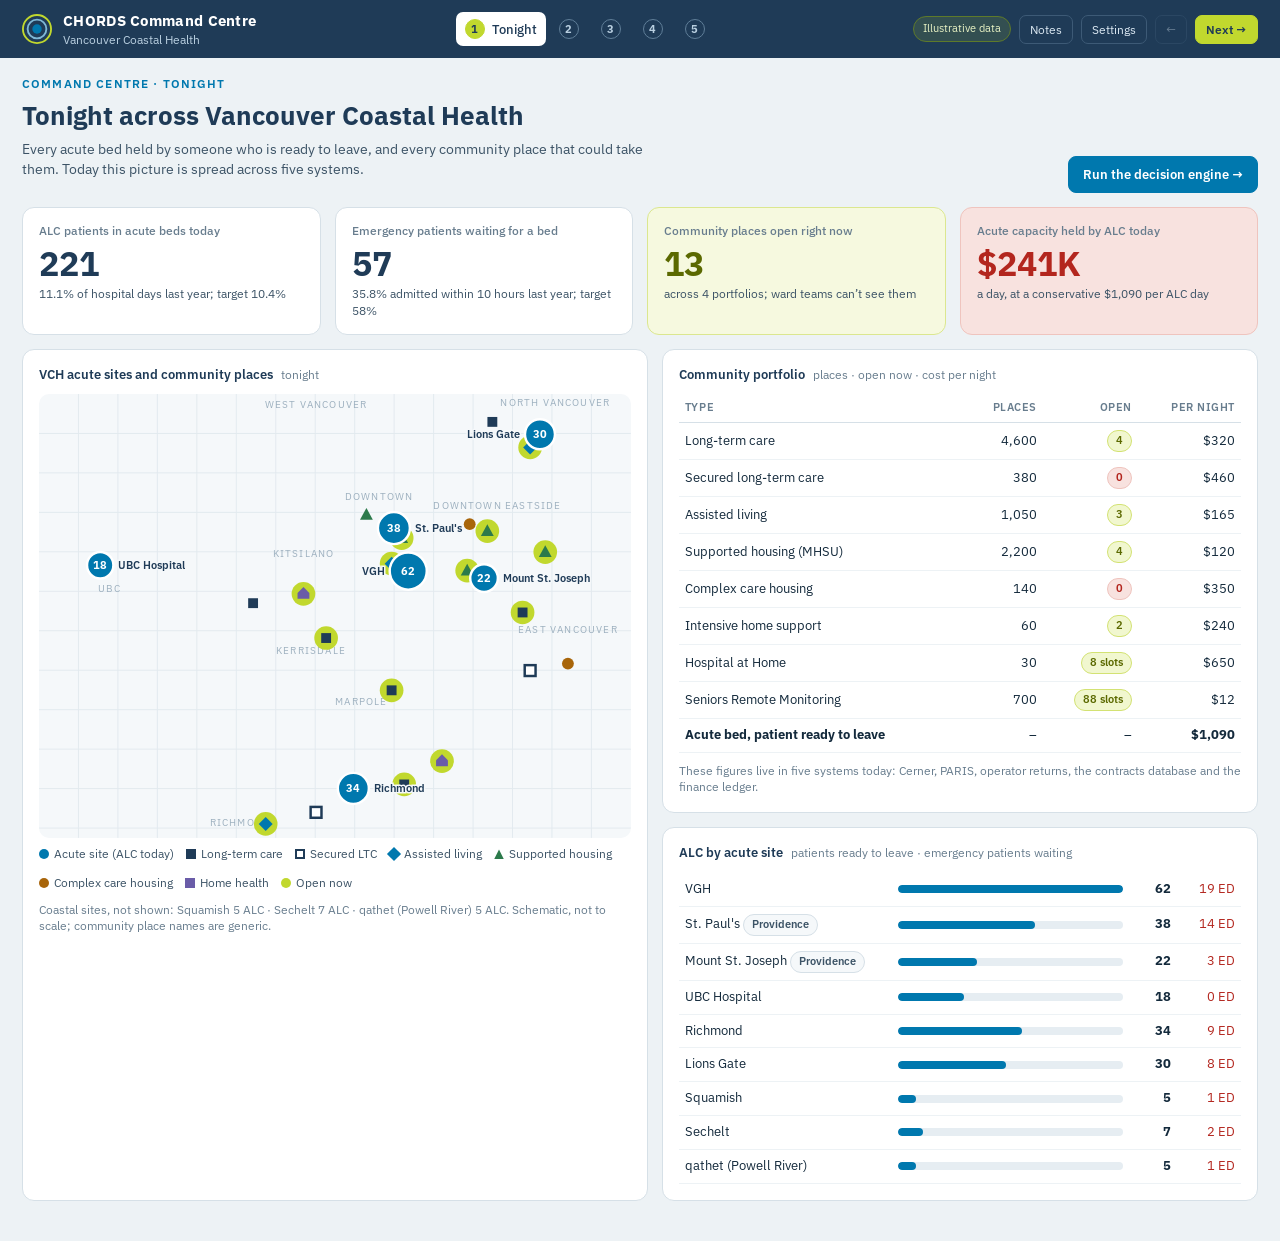
==== index.html @ ac71a58d "Add files via upload" ====
<!DOCTYPE html>
<html lang="en">
<head>
<meta charset="utf-8">
<meta name="viewport" content="width=device-width, initial-scale=1">
<title>CHORDS Command Centre</title>
<link rel="preconnect" href="https://fonts.googleapis.com">
<link rel="preconnect" href="https://fonts.gstatic.com" crossorigin>
<link href="https://fonts.googleapis.com/css2?family=IBM+Plex+Mono:wght@400;500&family=IBM+Plex+Sans:wght@400;500;600;700&family=IBM+Plex+Serif:wght@400;600&display=swap" rel="stylesheet">
<style>
/* Layout idea: an operations console in VCH colours. Light working surface, one dark "engine" panel, schematic map as the anchor. */
:root {
  --bg: #edf2f5;
  --panel: #ffffff;
  --panel2: #f5f8fa;
  --ink: #142a3c;
  --ink2: #3c5366;
  --muted: #687d8e;
  --line: #d6e0e7;
  --ocean: #0078ae;
  --oceansoft: #e2f0f7;
  --navy: #1f3b57;
  --lime: #c1d82e;
  --limeink: #5b6900;
  --good: #2c7a4b; --goodsoft: #e2f1e7;
  --warn: #a8650a; --warnsoft: #fbefd9;
  --crit: #b3261e; --critsoft: #f8e2df;
  --eng: #0d2032; --eng2: #132b42; --engline: #22405c; --engink: #d5e5f1; --engmuted: #8eaac0;
  --t-ltc: #1f3b57; --t-al: #0078ae; --t-sh: #2c7a4b; --t-cch: #a8650a; --t-hhs: #6a5ca8;
  --sans: 'IBM Plex Sans', system-ui, -apple-system, 'Segoe UI', sans-serif;
  --mono: 'IBM Plex Mono', ui-monospace, Menlo, Consolas, monospace;
  --serif: 'IBM Plex Serif', Georgia, serif;
  color-scheme: light;
}
* { box-sizing: border-box; }
html, body { height: 100%; }
body { margin: 0; background: var(--bg); color: var(--ink); font-family: var(--sans); font-size: 14px; line-height: 1.45; -webkit-font-smoothing: antialiased; }
button { font-family: var(--sans); color: inherit; }
button:focus-visible, input:focus-visible, a:focus-visible { outline: 2px solid var(--ocean); outline-offset: 2px; }
h1, h2, h3 { text-wrap: balance; margin: 0; }
.num { font-variant-numeric: tabular-nums; }
.mono { font-family: var(--mono); }

/* top bar */
.top { position: sticky; top: 0; z-index: 20; background: var(--navy); color: #fff; display: flex; align-items: center; gap: 18px; padding: 10px 22px; }
.brand { display: flex; align-items: center; gap: 11px; min-width: 0; flex-shrink: 1; }
.brand > div { min-width: 0; }
.brand-sub { white-space: nowrap; overflow: hidden; text-overflow: ellipsis; max-width: 260px; }
.brand-name { font-weight: 700; letter-spacing: .02em; font-size: 15px; }
.brand-sub { font-size: 11.5px; color: #b9cfe0; }
.steps { display: flex; gap: 4px; flex: 1; justify-content: center; flex-wrap: nowrap; }
.step { border: 0; background: transparent; color: #b9cfe0; font-size: 12.5px; font-weight: 500; padding: 7px 9px; white-space: nowrap; border-radius: 7px; cursor: pointer; display: flex; align-items: center; gap: 7px; }
.step b { display: inline-grid; place-items: center; width: 20px; height: 20px; border-radius: 50%; border: 1.5px solid #5f7e98; font-size: 11px; }
.step:hover { background: rgba(255,255,255,.08); color: #fff; }
.step.on { background: #fff; color: var(--navy); }
.step.on b { border-color: var(--lime); background: var(--lime); color: var(--navy); }
.top-right { display: flex; align-items: center; gap: 8px; }
.chip-demo { font-size: 11px; color: #e9f3c4; border: 1px solid #5e7a2a; background: rgba(193,216,46,.12); padding: 4px 9px; border-radius: 99px; white-space: nowrap; }
.tbtn { border: 1px solid #3d5a76; background: transparent; color: #dbe8f2; font-size: 12px; padding: 6px 10px; border-radius: 7px; cursor: pointer; }
.tbtn:hover, .tbtn.on { background: #2d4a66; }
.tbtn[disabled] { opacity: .4; cursor: default; }
.tbtn.next { background: var(--lime); border-color: var(--lime); color: var(--navy); font-weight: 600; }
.tbtn.next:hover { background: #d3e65a; }

/* page */
.wrap { max-width: 1480px; margin: 0 auto; padding: 18px 22px 40px; }
.notes-on .wrap { padding-bottom: 110px; }
.head { display: flex; align-items: flex-end; justify-content: space-between; gap: 16px; margin-bottom: 14px; }
.eyebrow { font-size: 11.5px; font-weight: 600; letter-spacing: .1em; text-transform: uppercase; color: var(--ocean); margin-bottom: 4px; }
.title { font-size: 26px; font-weight: 700; color: var(--navy); }
.subtitle { color: var(--ink2); margin-top: 4px; max-width: 80ch; }
.btn { border: 1px solid var(--line); background: var(--panel); color: var(--navy); font-weight: 600; font-size: 13px; padding: 9px 14px; border-radius: 8px; cursor: pointer; white-space: nowrap; }
.btn:hover { border-color: var(--ocean); }
.btn.primary { background: var(--ocean); border-color: var(--ocean); color: #fff; }
.btn.primary:hover { background: #00669a; }
.btn.lime { background: var(--lime); border-color: var(--lime); color: var(--navy); }
.btn[disabled] { opacity: .55; cursor: default; }

.grid { display: grid; gap: 14px; }
.card { background: var(--panel); border: 1px solid var(--line); border-radius: 12px; padding: 16px; min-width: 0; }
.card h3 { font-size: 13px; font-weight: 600; color: var(--navy); display: flex; align-items: baseline; gap: 8px; margin-bottom: 10px; }
.card h3 small { font-weight: 400; color: var(--muted); font-size: 12px; }
.tiles { display: grid; grid-template-columns: repeat(4, minmax(0,1fr)); gap: 14px; margin-bottom: 14px; }
.tile { background: var(--panel); border: 1px solid var(--line); border-radius: 12px; padding: 14px 16px; }
.tile .lab { font-size: 12px; color: var(--muted); font-weight: 500; }
.tile .big { font-size: 34px; font-weight: 700; color: var(--navy); line-height: 1.15; margin: 4px 0 2px; font-variant-numeric: tabular-nums; }
.tile .sub { font-size: 12px; color: var(--ink2); }
.tile.alert { background: var(--critsoft); border-color: #efc4be; }
.tile.alert .big { color: var(--crit); }
.tile.good { background: var(--goodsoft); border-color: #b9dcc6; }
.tile.good .big { color: var(--good); }
.tile.lime { background: #f6f9df; border-color: #dbe78f; }
.tile.lime .big { color: var(--limeink); }

/* map */
.mapwrap { position: relative; }
.map svg { width: 100%; height: auto; display: block; border-radius: 10px; background: var(--panel2); }
.legend { display: flex; flex-wrap: wrap; gap: 12px; font-size: 11.5px; color: var(--ink2); margin-top: 8px; }
.legend i { display: inline-block; width: 10px; height: 10px; margin-right: 5px; vertical-align: -1px; }
@keyframes draw { to { stroke-dashoffset: 0; } }
.mline { fill: none; stroke-width: 2; stroke-linecap: round; animation: draw 1.1s ease forwards; }
@keyframes pop { from { transform: scale(.2); opacity: 0; } to { transform: scale(1); opacity: 1; } }
.popin { transform-box: fill-box; transform-origin: center; animation: pop .45s ease both; }
@keyframes pulse { 0%,100% { opacity: .25; } 50% { opacity: .8; } }
.halo { animation: pulse 2s ease-in-out infinite; }

/* tables and bars */
table { width: 100%; border-collapse: collapse; }
th { text-align: left; font-size: 11px; font-weight: 600; color: var(--muted); text-transform: uppercase; letter-spacing: .05em; padding: 6px 6px; border-bottom: 1px solid var(--line); }
td { padding: 7px 6px; border-bottom: 1px solid #edf2f5; font-size: 13px; vertical-align: middle; }
td.r, th.r { text-align: right; font-variant-numeric: tabular-nums; }
.pill { display: inline-block; font-size: 11px; font-weight: 600; padding: 2px 8px; border-radius: 99px; background: var(--panel2); color: var(--ink2); border: 1px solid var(--line); white-space: nowrap; }
.pill.open { background: #f1f7cf; border-color: #d3e273; color: var(--limeink); }
.pill.zero { background: var(--critsoft); border-color: #efc4be; color: var(--crit); }
.pill.good { background: var(--goodsoft); border-color: #b9dcc6; color: var(--good); }
.pill.ocean { background: var(--oceansoft); border-color: #b9dbec; color: var(--ocean); }
.pill.warn { background: var(--warnsoft); border-color: #ecd09e; color: var(--warn); }
.dot { display: inline-block; width: 9px; height: 9px; border-radius: 2px; margin-right: 6px; vertical-align: 0; }
.bar { height: 8px; background: #e6edf2; border-radius: 99px; overflow: hidden; }
.bar > span { display: block; height: 100%; background: var(--ocean); border-radius: 99px; }
.srcnote { font-size: 11.5px; color: var(--muted); margin-top: 10px; }

/* engine panel */
.cc { display: grid; grid-template-columns: minmax(0,1fr); gap: 14px; }
.cc.withEngine { grid-template-columns: minmax(0,1fr) 380px; }
.engine { background: var(--eng); color: var(--engink); border-radius: 14px; border: 1px solid var(--engline); display: flex; flex-direction: column; min-height: 560px; position: sticky; top: 72px; max-height: calc(100vh - 90px); }
.engine-h { padding: 14px 16px; border-bottom: 1px solid var(--engline); display: flex; align-items: center; gap: 10px; }
.engine-h .t { font-weight: 600; color: #fff; }
.engine-h .s { font-size: 11.5px; color: var(--engmuted); font-family: var(--mono); }
.engine-feed { flex: 1; overflow-y: auto; padding: 12px 16px; font-family: var(--mono); font-size: 12px; line-height: 1.55; }
.engine-feed .think { color: var(--engmuted); font-family: var(--sans); font-style: italic; font-size: 12.5px; margin: 6px 0 8px; }
.engine-feed .tool { margin-bottom: 9px; animation: rise .3s ease both; }
.engine-feed .tool .n { color: var(--lime); }
.engine-feed .tool .src { color: #6f93b0; }
.engine-feed .tool .fres { color: var(--engink); padding-left: 14px; }
.engine-f { padding: 12px 16px; border-top: 1px solid var(--engline); display: flex; gap: 8px; align-items: center; }
.engine-f .stat { font-size: 12px; color: var(--engmuted); }
.engine-f .stat b { color: var(--lime); font-size: 18px; font-variant-numeric: tabular-nums; }
@keyframes rise { from { opacity: 0; transform: translateY(5px); } to { opacity: 1; transform: none; } }
.spin { width: 9px; height: 9px; border-radius: 50%; background: var(--lime); animation: pulse 1s infinite; display: inline-block; }

/* opportunities */
.opp { display: grid; grid-template-columns: 8px minmax(0,1fr) auto; gap: 12px; align-items: center; padding: 11px 4px; border-bottom: 1px solid #edf2f5; animation: rise .35s ease both; }
.opp:last-child { border-bottom: 0; }
.opp .sev { width: 8px; height: 36px; border-radius: 4px; }
.opp .ot { font-weight: 600; color: var(--navy); }
.opp .os { font-size: 12px; color: var(--muted); }

/* person */
.person { display: grid; grid-template-columns: 300px minmax(0,1fr); gap: 14px; align-items: start; }
.plist .grp { font-size: 11px; font-weight: 600; text-transform: uppercase; letter-spacing: .06em; color: var(--muted); padding: 10px 12px 6px; }
.prow { width: 100%; text-align: left; border: 0; background: transparent; padding: 10px 12px; border-left: 3px solid transparent; cursor: pointer; display: block; border-bottom: 1px solid #edf2f5; }
.prow:hover { background: var(--panel2); }
.prow.on { background: var(--oceansoft); border-left-color: var(--ocean); }
.prow .pn { font-weight: 600; color: var(--navy); font-size: 13.5px; }
.prow .pd { font-size: 12px; color: var(--muted); }
.ph { display: flex; align-items: center; gap: 14px; margin-bottom: 14px; }
.avatar { width: 46px; height: 46px; border-radius: 50%; background: var(--oceansoft); color: var(--ocean); display: grid; place-items: center; font-weight: 700; }
.need { display: grid; grid-template-columns: 1fr 120px; gap: 10px; align-items: center; font-size: 13px; padding: 4px 0; }
.fit { display: grid; grid-template-columns: 22px 170px 1fr; gap: 8px; padding: 7px 0; border-bottom: 1px solid #edf2f5; font-size: 13px; align-items: center; }
.fit .x { width: 20px; height: 20px; border-radius: 50%; display: grid; place-items: center; font-size: 12px; font-weight: 700; }
.fit .x.no { background: var(--critsoft); color: var(--crit); }
.fit .x.yes { background: var(--goodsoft); color: var(--good); }
.pkg { display: grid; grid-template-columns: repeat(auto-fill, minmax(190px, 1fr)); gap: 8px; }
.pkg div { border: 1px dashed var(--line); border-radius: 8px; padding: 8px 10px; font-size: 12.5px; color: var(--muted); display: flex; gap: 8px; align-items: center; }
.pkg div.done { border-style: solid; border-color: #b9dcc6; background: var(--goodsoft); color: var(--good); animation: rise .25s ease both; }
.callout { background: var(--navy); color: #e8f0f6; border-radius: 12px; padding: 16px 18px; }
.callout b { color: var(--lime); }

/* options */
.opts { display: grid; grid-template-columns: repeat(4, minmax(0,1fr)); gap: 12px; }
.opt { border: 1px solid var(--line); border-radius: 12px; padding: 14px; background: var(--panel); display: flex; flex-direction: column; gap: 6px; }
.opt.sq { background: var(--panel2); }
.opt .on { font-weight: 700; color: var(--navy); }
.opt .os { font-size: 12px; color: var(--muted); min-height: 34px; }
.kv { display: flex; justify-content: space-between; font-size: 12.5px; border-top: 1px solid #edf2f5; padding-top: 5px; }
.kv span:first-child { color: var(--muted); }
.kv b { font-variant-numeric: tabular-nums; }
.slider { display: flex; align-items: center; gap: 10px; margin-top: 6px; }
.slider input { flex: 1; accent-color: var(--ocean); }
.slider output { font-weight: 700; color: var(--ocean); min-width: 52px; text-align: right; font-variant-numeric: tabular-nums; }
.res { display: grid; grid-template-columns: repeat(3, minmax(0,1fr)); gap: 12px; }
.metric .lab { font-size: 12px; color: var(--muted); }
.metric .v { font-size: 24px; font-weight: 700; color: var(--navy); font-variant-numeric: tabular-nums; }
.metric .r { font-size: 11.5px; color: var(--ink2); }
.range { position: relative; height: 10px; background: #e6edf2; border-radius: 99px; margin-top: 6px; }
.range span { position: absolute; top: 0; height: 10px; background: #9fcbe2; border-radius: 99px; }
.range i { position: absolute; top: -3px; width: 3px; height: 16px; background: var(--navy); border-radius: 2px; }
.memo { font-family: var(--serif); font-size: 14.5px; line-height: 1.65; color: var(--ink); }
.memo p { margin: 0 0 10px; max-width: 75ch; }
sup[data-tip] { color: var(--ocean); cursor: help; font-family: var(--sans); font-weight: 600; font-size: 10px; }

/* gift */
.gift { display: grid; grid-template-columns: minmax(0,1.15fr) minmax(0,1fr); gap: 14px; }
.road td:first-child { font-weight: 600; color: var(--navy); }
.endcard { background: var(--navy); color: #fff; border-radius: 16px; padding: 26px 28px; display: grid; grid-template-columns: minmax(0,1.3fr) minmax(0,1fr); gap: 24px; align-items: center; margin-top: 14px; }
.endcard .nm { font-size: 28px; font-weight: 700; line-height: 1.2; text-wrap: balance; }
.endcard .nm span { color: var(--lime); }
.tier { border: 1px solid #3d5a76; border-radius: 12px; padding: 12px 14px; margin-bottom: 10px; }
.tier .a { font-size: 26px; font-weight: 700; color: var(--lime); }
.tier .d { font-size: 12.5px; color: #c9dae7; }

/* notes, nav, modal, tooltip, toast */
.notes { position: fixed; left: 0; right: 0; bottom: 0; z-index: 25; background: #fffbe6; border-top: 1px solid #ecdf9b; padding: 10px 22px 12px; font-size: 13.5px; color: #4d4300; display: flex; gap: 14px; align-items: flex-start; }
.notes b { white-space: nowrap; }
.modal-bg { position: fixed; inset: 0; background: rgba(13,32,50,.45); z-index: 40; display: grid; place-items: center; }
.modal { background: #fff; border-radius: 14px; padding: 20px; width: min(460px, 92vw); }
.modal label { display: block; font-size: 12px; color: var(--muted); margin: 12px 0 4px; }
.modal input[type=text] { width: 100%; padding: 9px 10px; border: 1px solid var(--line); border-radius: 8px; font: inherit; }
#tooltip { position: fixed; z-index: 60; max-width: 320px; background: var(--eng); color: var(--engink); font-size: 12px; line-height: 1.5; padding: 8px 11px; border-radius: 8px; pointer-events: none; display: none; box-shadow: 0 10px 28px rgba(6,17,30,.3); }
#tooltip .s { font-family: var(--mono); font-size: 10.5px; color: var(--lime); margin-top: 4px; }
.toast { position: fixed; left: 50%; bottom: 26px; transform: translateX(-50%); z-index: 50; background: var(--eng); color: #eef5fa; padding: 11px 18px; border-radius: 10px; font-size: 13px; display: flex; gap: 9px; align-items: center; box-shadow: 0 12px 32px rgba(6,17,30,.35); animation: rise .25s ease both; }
.toast i { width: 9px; height: 9px; border-radius: 50%; background: var(--lime); display: inline-block; }

.settled .opp, .settled .tool, .settled .popin { animation: none; }

@media (max-width: 1360px) {
  .step:not(.on) span { display: none; }
}
@media (max-width: 1150px) {
  .cc.withEngine { grid-template-columns: minmax(0,1fr); }
  .engine { position: static; max-height: none; min-height: 360px; }
  .tiles { grid-template-columns: repeat(2, minmax(0,1fr)); }
  .opts { grid-template-columns: repeat(2, minmax(0,1fr)); }
  .gift, .endcard { grid-template-columns: minmax(0,1fr); }
  .brand { min-width: 0; }
}
@media (max-width: 760px) {
  .person { grid-template-columns: minmax(0,1fr); }
  .res { grid-template-columns: minmax(0,1fr); }
  .opts { grid-template-columns: minmax(0,1fr); }
  .step span { display: none; }
  .head { flex-direction: column; align-items: flex-start; }
}
@media (prefers-reduced-motion: reduce) {
  *, *::before, *::after { animation-duration: .001s !important; animation-iteration-count: 1 !important; }
}

</style>
</head>
<body>
<div id="app"></div>
<div id="tooltip" role="tooltip"></div>
<script>
/* ============================================================
   CHORDS Command Centre — illustrative data layer
   Shaped like the real sources (Cerner acute census, PARIS
   community data, operator returns, contracts database, finance
   GL, Signal 1 model outputs). ALL PATIENT DATA IS SYNTHETIC.
   Acute site names are real; their numbers are illustrative.
   ============================================================ */

function mulberry32(a) {
  return function () {
    a |= 0; a = (a + 0x6D2B79F5) | 0;
    let t = Math.imul(a ^ (a >>> 15), 1 | a);
    t = (t + Math.imul(t ^ (t >>> 7), 61 | t)) ^ t;
    return ((t ^ (t >>> 14)) >>> 0) / 4294967296;
  };
}

const DATA = (() => {
  const sites = [
    { id: 'vgh',  name: 'Vancouver General Hospital', short: 'VGH',             org: 'VCH',        lat: 49.2618, lon: -123.1234, beds: 700, alc: 62, edWaiting: 19 },
    { id: 'sph',  name: "St. Paul's Hospital",        short: "St. Paul's",      org: 'Providence', lat: 49.2803, lon: -123.1291, beds: 400, alc: 38, edWaiting: 14 },
    { id: 'msj',  name: 'Mount Saint Joseph Hospital', short: 'Mount St. Joseph', org: 'Providence', lat: 49.2588, lon: -123.0933, beds: 120, alc: 22, edWaiting: 3 },
    { id: 'ubch', name: 'UBC Hospital',               short: 'UBC Hospital',    org: 'VCH',        lat: 49.2643, lon: -123.2457, beds: 100, alc: 18, edWaiting: 0 },
    { id: 'rh',   name: 'Richmond Hospital',          short: 'Richmond',        org: 'VCH',        lat: 49.1683, lon: -123.1452, beds: 240, alc: 34, edWaiting: 9 },
    { id: 'lgh',  name: 'Lions Gate Hospital',        short: 'Lions Gate',      org: 'VCH',        lat: 49.3207, lon: -123.0711, beds: 270, alc: 30, edWaiting: 8 },
    { id: 'sqgh', name: 'Squamish General Hospital',  short: 'Squamish',        org: 'VCH',        lat: 49.7016, lon: -123.1558, beds: 20,  alc: 5,  edWaiting: 1, coastal: true },
    { id: 'sech', name: 'Sechelt Hospital',           short: 'Sechelt',         org: 'VCH',        lat: 49.4742, lon: -123.7545, beds: 40,  alc: 7,  edWaiting: 2, coastal: true },
    { id: 'qgh',  name: 'qathet General Hospital',    short: 'qathet (Powell River)', org: 'VCH',  lat: 49.8352, lon: -124.5247, beds: 30,  alc: 5,  edWaiting: 1, coastal: true },
  ];

  // Community portfolio (illustrative). costNight = illustrative cost per bed-night.
  const portfolio = [
    { id: 'ltc',   label: 'Long-term care',              places: 4600, open: 4,  costNight: 320,  src: 'PARIS · operator returns' },
    { id: 'ltcs',  label: 'Secured long-term care',      places: 380,  open: 0,  costNight: 460,  src: 'PARIS · operator returns' },
    { id: 'al',    label: 'Assisted living',             places: 1050, open: 3,  costNight: 165,  src: 'PARIS · operator returns' },
    { id: 'sh',    label: 'Supported housing (MHSU)',    places: 2200, open: 4,  costNight: 120,  src: 'contracts database · operator returns' },
    { id: 'cch',   label: 'Complex care housing',        places: 140,  open: 0,  costNight: 350,  src: 'contracts database' },
    { id: 'hhs',   label: 'Intensive home support',      places: 60,   open: 2,  costNight: 240,  src: 'PARIS · home health' },
    { id: 'hah',   label: 'Hospital at Home',            places: 30,   open: 8,  costNight: 650,  src: 'HaH program census', virtual: true },
    { id: 'srm',   label: 'Seniors Remote Monitoring',   places: 700,  open: 88, costNight: 12,   src: 'SRM program census', virtual: true },
  ];

  // Community sites for the map (generic names; numbers illustrative)
  const nodes = [
    { id: 'n1',  type: 'ltc', name: 'Long-term care · Kerrisdale',       lat: 49.2330, lon: -123.1560, beds: 142, open: 1 },
    { id: 'n2',  type: 'ltc', name: 'Long-term care · Marpole',          lat: 49.2105, lon: -123.1300, beds: 118, open: 1 },
    { id: 'n3',  type: 'ltc', name: 'Long-term care · Kensington',       lat: 49.2440, lon: -123.0780, beds: 160, open: 1 },
    { id: 'n4',  type: 'ltc', name: 'Long-term care · Richmond Centre',  lat: 49.1700, lon: -123.1250, beds: 175, open: 1 },
    { id: 'n5',  type: 'ltc', name: 'Long-term care · North Vancouver',  lat: 49.3260, lon: -123.0900, beds: 130, open: 0 },
    { id: 'n6',  type: 'ltc', name: 'Long-term care · Dunbar',           lat: 49.2480, lon: -123.1850, beds: 96,  open: 0 },
    { id: 'n7',  type: 'ltcs',name: 'Secured LTC · South Vancouver',     lat: 49.2190, lon: -123.0750, beds: 64,  open: 0 },
    { id: 'n8',  type: 'ltcs',name: 'Secured LTC · Richmond',            lat: 49.1580, lon: -123.1600, beds: 48,  open: 0 },
    { id: 'n9',  type: 'al',  name: 'Assisted living · Fairview',        lat: 49.2650, lon: -123.1300, beds: 88,  open: 1 },
    { id: 'n10', type: 'al',  name: 'Assisted living · Steveston',       lat: 49.1530, lon: -123.1800, beds: 72,  open: 1 },
    { id: 'n11', type: 'al',  name: 'Assisted living · Lonsdale',        lat: 49.3150, lon: -123.0750, beds: 64,  open: 1 },
    { id: 'n12', type: 'sh',  name: 'Supported housing · Strathcona',    lat: 49.2790, lon: -123.0920, beds: 96,  open: 1 },
    { id: 'n13', type: 'sh',  name: 'Supported housing · Downtown South',lat: 49.2760, lon: -123.1260, beds: 74,  open: 1 },
    { id: 'n14', type: 'sh',  name: 'Supported housing · Mount Pleasant',lat: 49.2620, lon: -123.1000, beds: 58,  open: 1 },
    { id: 'n15', type: 'sh',  name: 'Supported housing · Grandview',     lat: 49.2700, lon: -123.0690, beds: 52,  open: 1 },
    { id: 'n16', type: 'sh',  name: 'Supported housing · West End',      lat: 49.2860, lon: -123.1400, beds: 48,  open: 0 },
    { id: 'n17', type: 'cch', name: 'Complex care housing · DTES',       lat: 49.2820, lon: -123.0990, beds: 40,  open: 0 },
    { id: 'n18', type: 'cch', name: 'Complex care housing · Fraserview', lat: 49.2220, lon: -123.0600, beds: 30,  open: 0 },
    { id: 'n19', type: 'hhs', name: 'Home health · Vancouver West',      lat: 49.2520, lon: -123.1650, beds: 0,   open: 1, program: true },
    { id: 'n20', type: 'hhs', name: 'Home health · Richmond',            lat: 49.1800, lon: -123.1100, beds: 0,   open: 1, program: true },
  ];

  const neighbourhoods = [
    ['Downtown', 49.2925, -123.1350], ['Kitsilano', 49.2680, -123.1650], ['UBC', 49.2530, -123.2420],
    ['Kerrisdale', 49.2260, -123.1620], ['Marpole', 49.2040, -123.1420], ['East Vancouver', 49.2350, -123.0600],
    ['Richmond', 49.1520, -123.1900], ['North Vancouver', 49.3330, -123.0650], ['West Vancouver', 49.3320, -123.1600],
    ['Downtown Eastside', 49.2885, -123.0880],
  ];
  // ---- synthetic ALC census (221 patients) -------------------------------
  // need: destination the person needs; counts tuned to the demo story.
  const needCounts = [
    ['ltc', 102], ['ltcs', 31], ['al', 9], ['sh', 14], ['home', 10], ['abi', 23], ['complex', 19], ['other', 13],
  ];
  const needMeta = {
    ltc:     { label: 'Long-term care',               dx: ['Frailty, falls', 'Advanced dementia', 'Post-stroke, dependent', 'Parkinson disease, falls', 'Heart failure, frailty', 'COPD, dependent ADLs'] },
    ltcs:    { label: 'Secured long-term care',       dx: ['Dementia with exit-seeking', 'Dementia with agitation', 'Frontotemporal dementia', 'Dementia with wandering'] },
    al:      { label: 'Assisted living',              dx: ['Deconditioning, lives alone', 'Mild cognitive impairment', 'Post hip fracture, recovered'] },
    sh:      { label: 'Supported housing',            dx: ['Schizophrenia, stable', 'Concurrent disorders, stable', 'Bipolar disorder, stable'] },
    home:    { label: 'Home with supports',           dx: ['Post-op, needs home support', 'COPD, home oxygen', 'Heart failure, lives with spouse', 'Deconditioning after pneumonia'] },
    abi:     { label: 'Brain injury, neuropsychiatric', dx: ['Hypoxic brain injury after overdose', 'Traumatic brain injury, disinhibition', 'Hypoxic brain injury, agitation'] },
    complex: { label: 'Complex care (concurrent needs)', dx: ['Concurrent disorders, wound care', 'Unhoused, IV antibiotics completed', 'Unhoused, amputation', 'Concurrent disorders, mobility'] },
    other:   { label: 'Specialized (bariatric, airway)', dx: ['Bariatric, 2-person transfers', 'Tracheostomy, weaning', 'Ventilator-dependent'] },
  };
  const first = ['A.', 'B.', 'C.', 'D.', 'E.', 'F.', 'G.', 'H.', 'J.', 'K.', 'L.', 'M.', 'N.', 'P.', 'R.', 'S.', 'T.', 'W.'];
  const given = ['Ada', 'Ben', 'Clara', 'David', 'Edith', 'Farid', 'Grace', 'Hiro', 'Irene', 'Jun', 'Karen', 'Luis', 'Mina', 'Nora', 'Omar', 'Paula', 'Raj', 'Sun', 'Tom', 'Uma', 'Vera', 'Wei', 'Yusuf', 'Zoe'];
  const rnd = mulberry32(20261108);
  const pick = (a) => a[Math.floor(rnd() * a.length)];

  // site slots proportional to ALC counts
  const siteSlots = [];
  sites.forEach((s) => { for (let i = 0; i < s.alc; i++) siteSlots.push(s.id); });
  for (let i = siteSlots.length - 1; i > 0; i--) { const j = Math.floor(rnd() * (i + 1)); [siteSlots[i], siteSlots[j]] = [siteSlots[j], siteSlots[i]]; }

  const patients = [];
  let k = 0;
  needCounts.forEach(([need, n]) => {
    for (let i = 0; i < n; i++) {
      const young = need === 'abi' || need === 'complex' || need === 'sh';
      const age = young ? 34 + Math.floor(rnd() * 30) : 68 + Math.floor(rnd() * 26);
      const days = need === 'abi' ? 40 + Math.floor(rnd() * 90) : need === 'complex' ? 30 + Math.floor(rnd() * 80)
        : need === 'ltcs' ? 25 + Math.floor(rnd() * 70) : 4 + Math.floor(rnd() * 60);
      patients.push({
        id: 'A-' + (3100 + k), name: pick(given) + ' ' + pick(first), age, site: siteSlots[k], need,
        dx: pick(needMeta[need].dx), days,
      });
      k++;
    }
  });

  // ---- named personas (replace three generated rows) --------------------
  const personas = {
    daniel: { id: 'A-2088', name: 'Daniel R.', age: 49, site: 'vgh', need: 'abi', days: 81, unit: '7 West', persona: 'daniel',
      dx: 'Hypoxic brain injury after overdose (2025)',
      presentation: 'Medically stable for 81 days. Hypoxic brain injury after an overdose last year, with disinhibition, impulsivity and episodes of agitation. Mobile and physically well. Needs 24-hour supervision and a behaviour support plan. Was unhoused before admission.',
      needsProfile: [ ['24-hour supervision', 0.92], ['Behaviour support (agitation, disinhibition)', 0.85], ['Psychiatry and medication management', 0.7], ['Personal care', 0.3], ['Mobility support', 0.1] ],
      fit: [
        ['Long-term care', false, 'Declined by 3 homes: behaviours; under 65'],
        ['Secured long-term care', false, 'No vacancy; designed for dementia, not younger brain injury'],
        ['Assisted living', false, 'Needs 24-hour supervision'],
        ['Supported housing', false, 'Care needs exceed staffing model'],
        ['Complex care housing', false, 'No vacancy (140 of 140 places full)'],
        ['Home with supports', false, 'No home'],
      ] },
    margaret: { id: 'I-5521', name: 'Margaret L.', age: 84, site: 'vgh', need: 'hah', days: 2, unit: '6 East', persona: 'margaret', inpatient: true,
      dx: 'Heart failure exacerbation (acute inpatient, day 2)',
      presentation: 'Admitted two days ago with a heart failure exacerbation. Responding to IV diuretics; oxygen weaned. Lives with her husband, 4 km from VGH. Still needs acute-level care for several days, but it can be delivered at home.',
      criteria: [ ['Clinically stable on Signal 1 deterioration model (low risk, 48 h)', true], ['Treatment deliverable at home (IV diuretic, daily labs)', true], ['Lives inside the Hospital at Home catchment', true], ['Caregiver at home', true], ['Patient and family consent', true] ],
      package: ['History and physical', 'Medication reconciliation', 'Hospital at Home care plan', 'Daily lab orders', 'Medly enrolment (heart failure app)', 'Seniors Remote Monitoring kit', 'Family briefing note'] },
    joseph: { id: 'A-2291', name: 'Joseph T.', age: 79, site: 'sph', need: 'ltc', days: 46, unit: '9 North', persona: 'joseph',
      dx: 'Frailty, falls; waiting for long-term care',
      presentation: 'Medically stable for 46 days. Frailty with repeated falls; needs help with most daily activities. On the long-term-care waitlist. Prefers to stay near his daughter in South Vancouver.',
      needsProfile: [ ['Personal care', 0.8], ['Mobility support (falls)', 0.75], ['Nursing oversight', 0.4], ['Supervision', 0.3], ['Behaviour support', 0.05] ] },
  };
  // swap persona rows into the census (keep total = 221 and per-site counts)
  const swapIn = (pers) => {
    const idx = patients.findIndex((p) => p.need === pers.need && p.site === pers.site && !p.persona);
    if (idx >= 0) patients[idx] = { ...patients[idx], ...pers };
  };
  swapIn(personas.daniel);
  swapIn(personas.joseph);

  // ---- acute inpatients screened for Hospital at Home (not ALC) ---------
  const inpatients = [
    { ...personas.margaret },
    { id: 'I-5530', name: 'Peter H.',  age: 77, site: 'vgh', dx: 'Cellulitis, IV antibiotics', eligible: true },
    { id: 'I-5544', name: 'Lena S.',   age: 69, site: 'rh',  dx: 'Pneumonia, improving', eligible: true },
    { id: 'I-5561', name: 'Amir K.',   age: 73, site: 'lgh', dx: 'COPD exacerbation', eligible: true },
    { id: 'I-5573', name: 'Rose D.',   age: 88, site: 'sph', dx: 'Urinary sepsis, day 3', eligible: true },
    { id: 'I-5580', name: 'Victor N.', age: 81, site: 'msj', dx: 'Heart failure', eligible: false, reason: 'No caregiver at home' },
    { id: 'I-5592', name: 'Hana M.',   age: 66, site: 'vgh', dx: 'Pyelonephritis', eligible: false, reason: 'Outside catchment' },
  ];

  // patients waiting to go home who need Seniors Remote Monitoring to do so
  const srmCandidates = 4; // drawn from the 'home' group in the engine

  return {
    sites, portfolio, nodes, neighbourhoods, patients, personas, inpatients, srmCandidates, needMeta,
    occupiedAcute: 1948,
    costs: { alcDay: 1090, alcDayUpper: 2000, avgLos: 8.1 },
    reportCard: { alcShare: 0.111, alcTarget: 0.104, edWithin10h: 0.358, edTarget: 0.58 },
    contracts: [
      { name: 'Supported housing · Downtown South (operator A)', units: 40, occ90: 0.71, costNight: 120 },
      { name: 'Supported housing · Grandview (operator B)',      units: 32, occ90: 0.74, costNight: 120 },
    ],
    mismatches: { stepUp: 37, stepDown: 24 },
    abiOptions: [
      { id: 'A', name: 'Contracted secured beds', sub: 'Behavioural unit with an LTC operator', costNight: 460, maxBeds: 12, fits: 15, lead: '9–12 months', capex: 0 },
      { id: 'B', name: 'VCH small complex-care home', sub: '24-hour care aides, psychiatric nursing, psychiatry outreach', costNight: 620, maxBeds: 12, fits: 23, lead: '6–9 months', capex: 2400000 },
      { id: 'C', name: 'Enhanced supported housing', sub: 'Clinical outreach for lower-intensity needs', costNight: 290, maxBeds: 6, fits: 6, lead: '3 months', capex: 0 },
    ],
  };
})();

/* ============================================================
   CHORDS decision engine (demo). Every figure on screen is
   computed here from DATA at runtime.
   ============================================================ */
const Engine = (() => {
  const D = DATA;
  const siteById = Object.fromEntries(D.sites.map((s) => [s.id, s]));
  const nodeById = Object.fromEntries(D.nodes.map((n) => [n.id, n]));
  const needToType = { ltc: 'ltc', al: 'al', sh: 'sh', home: 'hhs' };

  function km(a, b) {
    const R = 6371, toR = Math.PI / 180;
    const dLat = (b.lat - a.lat) * toR, dLon = (b.lon - a.lon) * toR;
    const x = Math.sin(dLat / 2) ** 2 + Math.cos(a.lat * toR) * Math.cos(b.lat * toR) * Math.sin(dLon / 2) ** 2;
    return 2 * R * Math.asin(Math.sqrt(x));
  }

  function census() {
    const bySite = D.sites.map((s) => ({ ...s, alcCount: D.patients.filter((p) => p.site === s.id).length }));
    const byNeed = {};
    D.patients.forEach((p) => { byNeed[p.need] = (byNeed[p.need] || 0) + 1; });
    const total = D.patients.length;
    const edWaiting = D.sites.reduce((a, s) => a + s.edWaiting, 0);
    return { total, bySite, byNeed, edWaiting, patientDays: D.patients.reduce((a, p) => a + p.days, 0) };
  }

  function capacity() {
    const places = D.portfolio.filter((p) => !p.virtual).reduce((a, p) => a + p.places, 0);
    const openResidential = D.portfolio.filter((p) => !p.virtual).reduce((a, p) => a + p.open, 0);
    return { places, openResidential, portfolio: D.portfolio };
  }

  function match() {
    const taken = new Set();
    const matches = [];
    D.nodes.filter((n) => n.open > 0).forEach((node) => {
      for (let i = 0; i < node.open; i++) {
        const cands = D.patients.filter((p) => !taken.has(p.id) && needToType[p.need] === node.type);
        if (!cands.length) continue;
        cands.sort((a, b) => score(b, node) - score(a, node));
        const p = cands[0];
        taken.add(p.id);
        matches.push({ patient: p, node, km: km(siteById[p.site], node) });
      }
    });
    return { matches, taken };
  }
  function score(p, node) {
    let s = p.days - km(siteById[p.site], node) * 0.8;
    if (p.persona === 'joseph' && node.id === 'n2') s += 500; // prefers South Vancouver
    return s;
  }

  function srm(taken) {
    const c = D.patients.filter((p) => p.need === 'home' && !taken.has(p.id) && p.age >= 65)
      .sort((a, b) => b.days - a.days).slice(0, D.srmCandidates);
    c.forEach((p) => taken.add(p.id));
    return c;
  }

  function hah() {
    const eligible = D.inpatients.filter((p) => p.eligible !== false);
    const screened = D.occupiedAcute;
    return { screened, eligible, ineligible: D.inpatients.filter((p) => p.eligible === false) };
  }

  function remaining(taken) {
    const rest = D.patients.filter((p) => !taken.has(p.id));
    const by = {};
    rest.forEach((p) => { by[p.need] = (by[p.need] || 0) + 1; });
    const noSetting = (by.abi || 0) + (by.complex || 0);
    return { rest, by, noSetting };
  }

  function abiCohort() {
    const c = D.patients.filter((p) => p.need === 'abi');
    const avgDays = c.reduce((a, p) => a + p.days, 0) / c.length;
    const sites = new Set(c.map((p) => p.site)).size;
    const bedDaysYr = c.length * 365;
    return { n: c.length, avgDays, sites, bedDaysYr, valueYr: bedDaysYr * D.costs.alcDay, patients: c };
  }

  // Options model with Monte Carlo bounds. beds = {A,B,C}, occ = central occupancy
  function abiModel(beds, occ) {
    const cohort = abiCohort();
    const opts = D.abiOptions;
    const placedRaw = opts.reduce((a, o) => a + Math.min(beds[o.id] || 0, o.maxBeds, o.fits), 0);
    const placed = Math.min(cohort.n, placedRaw);
    const totalBeds = opts.reduce((a, o) => a + (beds[o.id] || 0), 0);
    const opexYr = opts.reduce((a, o) => a + (beds[o.id] || 0) * o.costNight * 365, 0);
    const capex = opts.reduce((a, o) => a + ((beds[o.id] || 0) > 0 ? o.capex : 0), 0);
    // Monte Carlo bounds: occupancy, placement breakdown, cost overrun (acute cost held at the conservative rate)
    const r = mulberry32(42);
    const sims = [];
    for (let i = 0; i < 800; i++) {
      const o = Math.max(0.6, Math.min(0.99, occ + (r() - 0.5) * 0.14));
      const breakdown = r() * 0.15;
      const costMul = 1 + (r() + r() + r() - 1.5) * 0.16;
      const bd = placed * 365 * o * (1 - breakdown);
      sims.push({ bd, net: bd * D.costs.alcDay - opexYr * costMul });
    }
    const q = (arr, p) => { const s = [...arr].sort((a, b) => a - b); return s[Math.floor(p * (s.length - 1))]; };
    const bedDays = q(sims.map((s) => s.bd), 0.5);
    const value = bedDays * D.costs.alcDay;
    const net = q(sims.map((s) => s.net), 0.5);
    return {
      cohort, totalBeds, placed, opexYr, capex, bedDays, value, net,
      admissions: bedDays / D.costs.avgLos,
      costPerNight: totalBeds ? opexYr / (totalBeds * 365) : 0,
      bd10: q(sims.map((s) => s.bd), 0.1), bd90: q(sims.map((s) => s.bd), 0.9),
      net10: q(sims.map((s) => s.net), 0.1), net90: q(sims.map((s) => s.net), 0.9),
    };
  }

  function contracts() {
    const rows = D.contracts.map((c) => ({ ...c, empty: Math.round(c.units * (1 - c.occ90)) }));
    const empty = rows.reduce((a, c) => a + c.empty, 0);
    return { rows, empty, costYr: rows.reduce((a, c) => a + c.empty * c.costNight * 365, 0) };
  }

  function runAll() {
    const cen = census();
    const cap = capacity();
    const m = match();
    const s = srm(m.taken);
    const h = hah();
    const rem = remaining(m.taken);
    const released = m.matches.length + s.length + h.eligible.length;
    return { cen, cap, matches: m.matches, srm: s, hah: h, rem, released,
      valueDay: released * D.costs.alcDay, valueYr: released * D.costs.alcDay * 365,
      mismatches: D.mismatches, contracts: contracts(), abi: abiCohort() };
  }

  return { census, capacity, runAll, abiModel, abiCohort, km, siteById, nodeById };
})();
if (typeof module !== 'undefined') module.exports = { Engine };

/* ============================================================
   CHORDS Command Centre — demo UI (five scenes, presenter mode)
   ============================================================ */
const R = Engine.runAll(); // all results are computed up front; scene 2 animates their discovery
const D = DATA;
const store = {
  get(k, d) { try { const v = localStorage.getItem('chords.' + k); return v === null ? d : JSON.parse(v); } catch (e) { return d; } },
  set(k, v) { try { localStorage.setItem('chords.' + k, JSON.stringify(v)); } catch (e) { /* storage unavailable */ } },
};
const S = {
  scene: 1,
  run: 'idle', // idle | running | done
  feed: [],
  shown: { lines: false, hah: false, srm: false, opps: [] },
  released: 0,
  selected: 'margaret',
  pkg: {}, sent: {},
  sl: { A: 6, B: 10, C: 6, occ: 0.9 },
  notes: store.get('notes', false),
  donor: store.get('donor', ''),
  settings: false,
};
const SCENES = [
  { n: 1, short: 'Tonight' },
  { n: 2, short: 'Run the engine' },
  { n: 3, short: 'One person' },
  { n: 4, short: 'The next beds' },
  { n: 5, short: 'The gift' },
];
const NOTES = {
  1: 'Open on the whole system, not one hospital. Tonight about 220 people are in acute beds they no longer need. The places they need sit in VCH’s own portfolio, spread across five systems nobody sees together. Thirteen are open right now, and the ward teams can’t see them.',
  2: 'Press Run. The engine reads Cerner, PARIS, operator returns, contracts and finance. Watch it place 13 people, find 5 patients for Hospital at Home and 4 who can go home with remote monitoring: 22 acute beds today. Sustained, that is about $8.8M of acute capacity a year.',
  3: 'Make it human. Margaret goes home with Hospital at Home and the Medly heart-failure app. Joseph gets the long-term-care bed near his daughter. Daniel has nowhere to go: nothing in VCH’s portfolio fits a 49-year-old with a brain injury. He is one of 23.',
  4: 'This is the decision engine. For Daniel’s cohort it compares three ways to create capacity and gives honest ranges, not a single number. Move the sliders. This is the question VCH cannot answer today: what should the next beds be?',
  5: 'Everything here is a prototype on illustrative data. The gift makes it real: first results within 6 to 12 months, and a permanent centre that carries your name, sustained by VCH from Year 6.',
};

// ---------- helpers ----------
const $ = (id) => document.getElementById(id);
const esc = (s) => String(s).replace(/&/g, '&amp;').replace(/</g, '&lt;').replace(/>/g, '&gt;').replace(/"/g, '&quot;');
const n0 = (v) => Math.round(v).toLocaleString('en-CA');
const money = (v) => '$' + n0(v);
const moneyM = (v) => (v < 0 ? '−' : '') + '$' + (Math.abs(v) / 1e6).toFixed(1) + 'M';
const moneyK = (v) => '$' + Math.round(v / 1000).toLocaleString('en-CA') + 'K';
const site = (id) => Engine.siteById[id];
const reduced = () => window.matchMedia && window.matchMedia('(prefers-reduced-motion: reduce)').matches;
const tip = (text, src) => `data-tip="${esc(text)}"${src ? ` data-src="${esc(src)}"` : ''}`;
const TYPE_COL = { ltc: '#1f3b57', ltcs: '#1f3b57', al: '#0078ae', sh: '#2c7a4b', cch: '#a8650a', hhs: '#6a5ca8' };
const TYPE_LAB = { ltc: 'Long-term care', ltcs: 'Secured long-term care', al: 'Assisted living', sh: 'Supported housing', cch: 'Complex care housing', hhs: 'Home health' };

// ---------- routing ----------
function go(n) {
  n = Math.max(1, Math.min(5, n));
  if (location.hash !== '#scene-' + n) location.hash = 'scene-' + n; else { S.scene = n; render(); }
}
function fromHash() {
  const m = /^#scene-([1-5])$/.exec(location.hash);
  S.scene = m ? +m[1] : 1;
  render();
  window.scrollTo(0, 0);
}
window.addEventListener('hashchange', fromHash);

// ---------- shell ----------
function render() {
  const settled = S.run !== 'running';
  const donorLine = S.donor ? `The ${esc(S.donor)} Centre · Vancouver Coastal Health` : 'Vancouver Coastal Health';
  $('app').className = (settled ? 'settled' : '') + (S.notes ? ' notes-on' : '');
  $('app').innerHTML = `
  <header class="top">
    <div class="brand">${logoSVG(30)}<div><div class="brand-name">CHORDS Command Centre</div><div class="brand-sub">${donorLine}</div></div></div>
    <nav class="steps" aria-label="Demo scenes">${SCENES.map((s) => `<button class="step${S.scene === s.n ? ' on' : ''}" onclick="go(${s.n})" aria-current="${S.scene === s.n ? 'step' : 'false'}"><b>${s.n}</b><span>${s.short}</span></button>`).join('')}</nav>
    <div class="top-right">
      <span class="chip-demo" ${tip('Patients, places and costs are synthetic. Acute site names are real; their numbers are illustrative.')}>Illustrative data</span>
      <button class="tbtn${S.notes ? ' on' : ''}" onclick="toggleNotes()" aria-pressed="${S.notes}">Notes</button>
      <button class="tbtn" onclick="openSettings()">Settings</button>
      <button class="tbtn" onclick="go(${S.scene - 1})" ${S.scene === 1 ? 'disabled' : ''} aria-label="Previous scene">←</button>
      <button class="tbtn next" onclick="go(${S.scene + 1})" ${S.scene === 5 ? 'disabled' : ''} aria-label="Next scene">Next →</button>
    </div>
  </header>
  <main class="wrap">${[null, scene1, scene2, scene3, scene4, scene5][S.scene]()}</main>
  ${S.notes ? `<div class="notes"><b>Scene ${S.scene} ·</b><span>${esc(NOTES[S.scene])}</span></div>` : ''}
  ${S.settings ? settingsHTML() : ''}`;
  afterRender();
}

function logoSVG(sz) {
  return `<svg width="${sz}" height="${sz}" viewBox="0 0 32 32" aria-hidden="true"><circle cx="16" cy="16" r="15" fill="none" stroke="#c1d82e" stroke-width="2"/><circle cx="16" cy="16" r="10" fill="none" stroke="#7fb8d6" stroke-width="2"/><circle cx="16" cy="16" r="5" fill="#0078ae"/></svg>`;
}

function headHTML(eyebrow, title, sub, right = '') {
  return `<div class="head"><div><div class="eyebrow">${eyebrow}</div><h1 class="title">${title}</h1><p class="subtitle">${sub}</p></div>${right}</div>`;
}

// ---------- scene 1 & 2: command centre ----------
function tilesHTML() {
  const C = R.cen;
  const after = S.run !== 'idle';
  return `<div class="tiles">
    <div class="tile"><div class="lab">ALC patients in acute beds today</div><div class="big">${n0(C.total)}</div>
      <div class="sub" ${tip('VCH Health Care Report Card, July 2025 (April 2024 to March 2025).', 'vch.report_card.alc_days_share')}>11.1% of hospital days last year; target 10.4%</div></div>
    <div class="tile"><div class="lab">Emergency patients waiting for a bed</div><div class="big">${n0(C.edWaiting)}</div>
      <div class="sub" ${tip('VCH Health Care Report Card, July 2025.', 'vch.report_card.ed_admit_10h')}>35.8% admitted within 10 hours last year; target 58%</div></div>
    <div class="tile lime"><div class="lab">Community places open right now</div><div class="big">${R.cap.openResidential}</div>
      <div class="sub">across 4 portfolios; ward teams can’t see them</div></div>
    ${after
      ? `<div class="tile good"><div class="lab">Acute beds released today</div><div class="big" id="releasedBig">${S.run === 'done' ? R.released : S.released}</div>
         <div class="sub" ${tip('22 beds × $1,090 per ALC day × 365 days. Capacity returned to emergency and surgical patients, not cash.', 'costs.alc_day')}>≈ ${moneyM(R.valueYr)} a year of acute capacity if sustained</div></div>`
      : `<div class="tile alert"><div class="lab">Acute capacity held by ALC today</div><div class="big">${moneyK(C.total * D.costs.alcDay)}</div>
         <div class="sub" ${tip('Sutherland et al. 2019 estimate of $1,090 per ALC bed-day (2016 dollars): conservative.', 'costs.alc_day')}>a day, at a conservative $1,090 per ALC day</div></div>`}
  </div>`;
}

const MAP = { w: 600, h: 450, lonMin: -123.27, lonMax: -123.035, latMin: 49.147, latMax: 49.338 }; // schematic: vertical scale compressed
const LABEL_DIR = { vgh: 'left', sph: 'right', msj: 'right', ubch: 'right', rh: 'right', lgh: 'left' };
const px = (p) => [(p.lon - MAP.lonMin) / (MAP.lonMax - MAP.lonMin) * MAP.w, (MAP.latMax - p.lat) / (MAP.latMax - MAP.latMin) * MAP.h];

function mapHTML() {
  const grid = [];
  for (let x = 40; x < MAP.w; x += 40) grid.push(`<line x1="${x}" y1="0" x2="${x}" y2="${MAP.h}" stroke="#e3eaef" stroke-width="1"/>`);
  for (let y = 40; y < MAP.h; y += 40) grid.push(`<line x1="0" y1="${y}" x2="${MAP.w}" y2="${y}" stroke="#e3eaef" stroke-width="1"/>`);
  const hoods = D.neighbourhoods.map(([n, lat, lon]) => { const [x, y] = px({ lat, lon }); return `<text x="${x}" y="${y}" text-anchor="middle" font-size="10" letter-spacing="1.2" fill="#9db0bf" font-family="IBM Plex Sans, sans-serif">${n.toUpperCase()}</text>`; }).join('');
  const nodes = D.nodes.map((nd) => {
    const [x, y] = px(nd); const c = TYPE_COL[nd.type];
    const halo = nd.open > 0 ? `<circle cx="${x}" cy="${y}" r="12" fill="#c1d82e" class="halo"/>` : '';
    let shape;
    if (nd.type === 'ltc') shape = `<rect x="${x - 5}" y="${y - 5}" width="10" height="10" fill="${c}"/>`;
    else if (nd.type === 'ltcs') shape = `<rect x="${x - 5.5}" y="${y - 5.5}" width="11" height="11" fill="#fff" stroke="${c}" stroke-width="2.5"/>`;
    else if (nd.type === 'al') shape = `<rect x="${x - 5}" y="${y - 5}" width="10" height="10" fill="${c}" transform="rotate(45 ${x} ${y})"/>`;
    else if (nd.type === 'sh') shape = `<path d="M${x} ${y - 7} L${x + 6.5} ${y + 5} L${x - 6.5} ${y + 5} Z" fill="${c}"/>`;
    else if (nd.type === 'cch') shape = `<circle cx="${x}" cy="${y}" r="6" fill="${c}"/>`;
    else shape = `<path d="M${x - 6} ${y + 5} V${y - 1} L${x} ${y - 7} L${x + 6} ${y - 1} V${y + 5} Z" fill="${c}"/>`;
    return `<g ${tip(`${nd.name}${nd.program ? '' : ` · ${nd.beds} places`} · ${nd.open} open now`, 'paris.community_capacity')}>${halo}${shape}</g>`;
  }).join('');
  const sites = D.sites.filter((s) => !s.coastal).map((s) => {
    const [x, y] = px(s); const r = 7 + Math.sqrt(s.alc) * 1.5;
    const right = LABEL_DIR[s.id] !== 'left';
    return `<g ${tip(`${s.name}: ${s.alc} ALC patients, ${s.edWaiting} emergency patients waiting for a bed`, 'cerner.adt_census')}>
      <circle cx="${x}" cy="${y}" r="${r}" fill="#0078ae" stroke="#fff" stroke-width="2.5"/>
      <text x="${x}" y="${y + 4}" text-anchor="middle" font-size="11" font-weight="700" fill="#fff" font-family="IBM Plex Sans, sans-serif">${s.alc}</text>
      <text x="${right ? x + r + 5 : x - r - 5}" y="${y + 4}" text-anchor="${right ? 'start' : 'end'}" font-size="11.5" font-weight="600" fill="#1f3b57" font-family="IBM Plex Sans, sans-serif" paint-order="stroke" stroke="#f5f8fa" stroke-width="3">${s.short}</text></g>`;
  }).join('');
  return `<div class="mapwrap map"><svg viewBox="0 0 ${MAP.w} ${MAP.h}" role="img" aria-label="Schematic map of VCH acute sites and community places">
    ${grid.join('')}${hoods}<g id="mapLines">${linesHTML()}</g>${nodes}${sites}</svg>
</div>
    <div class="legend">
      <span><i style="background:#0078ae;border-radius:50%"></i>Acute site (ALC today)</span>
      <span><i style="background:#1f3b57"></i>Long-term care</span>
      <span><i style="background:#fff;border:2px solid #1f3b57"></i>Secured LTC</span>
      <span><i style="background:#0078ae;transform:rotate(45deg)"></i>Assisted living</span>
      <span><i style="background:#2c7a4b;clip-path:polygon(50% 0,100% 100%,0 100%)"></i>Supported housing</span>
      <span><i style="background:#a8650a;border-radius:50%"></i>Complex care housing</span>
      <span><i style="background:#6a5ca8"></i>Home health</span>
      <span><i style="background:#c1d82e;border-radius:50%"></i>Open now</span>
    </div>
    <div class="srcnote">Coastal sites, not shown: ${D.sites.filter((s) => s.coastal).map((s) => `${s.short} ${s.alc} ALC`).join(' · ')}. Schematic, not to scale; community place names are generic.</div>`;
}

function curve(a, b, bend = 0.18) {
  const [x1, y1] = a, [x2, y2] = b; const mx = (x1 + x2) / 2, my = (y1 + y2) / 2;
  const dx = x2 - x1, dy = y2 - y1; return `M${x1.toFixed(1)} ${y1.toFixed(1)} Q${(mx - dy * bend).toFixed(1)} ${(my + dx * bend).toFixed(1)} ${x2.toFixed(1)} ${y2.toFixed(1)}`;
}
function homeSpot(p, i) { const [x, y] = px(site(p.site)); const a = (i * 2.4) + (p.id.length % 3); return [x + Math.cos(a) * 48, y + Math.sin(a) * 40]; }
function linesHTML(part) {
  const anim = S.run === 'running';
  const st = (len, delay) => anim ? `stroke-dasharray="${len}" stroke-dashoffset="${len}" style="animation-delay:${delay}s"` : '';
  let out = '';
  if ((part === undefined && S.shown.lines) || part === 'lines') {
    out += R.matches.map((m, i) => { const s = site(m.patient.site); if (s.coastal) return ''; return `<path class="mline" d="${curve(px(s), px(m.node))}" stroke="#7d9800" ${st(500, i * 0.08)}/>`; }).join('');
  }
  const homes = (list, col, key) => list.map((p, i) => { const s = site(p.site); if (s.coastal) return ''; const h = homeSpot(p, i + (key === 'srm' ? 7 : 0));
    return `<path class="mline" d="${curve(px(s), h, 0.3)}" stroke="${col}" ${anim ? `stroke-dasharray="300" stroke-dashoffset="300" style="animation-delay:${i * 0.1}s"` : 'stroke-dasharray="4 4"'}/>
      <path class="popin" d="M${(h[0] - 5).toFixed(1)} ${(h[1] + 4).toFixed(1)} v-5 l5 -5 l5 5 v5 z" fill="${col}"/>`; }).join('');
  if ((part === undefined && S.shown.hah) || part === 'hah') out += homes(R.hah.eligible, '#0078ae', 'hah');
  if ((part === undefined && S.shown.srm) || part === 'srm') out += homes(R.srm, '#6a5ca8', 'srm');
  return out;
}

function portfolioHTML() {
  const rows = D.portfolio.map((p) => `<tr><td>${esc(p.label)}</td><td class="r">${n0(p.places)}</td>
    <td class="r"><span class="pill ${p.open > 0 ? 'open' : 'zero'}">${p.virtual ? p.open + ' slots' : p.open}</span></td>
    <td class="r" ${tip('Illustrative cost per bed-night. Replacing these with VCH’s own unit costs is CHORDS’ first job.', p.src)}>${money(p.costNight)}</td></tr>`).join('');
  return `<div class="card"><h3>Community portfolio <small>places · open now · cost per night</small></h3>
    <table><thead><tr><th>Type</th><th class="r">Places</th><th class="r">Open</th><th class="r">Per night</th></tr></thead><tbody>${rows}
    <tr><td><b>Acute bed, patient ready to leave</b></td><td class="r">–</td><td class="r">–</td><td class="r"><b ${tip('Conservative estimate (Sutherland et al. 2019).', 'costs.alc_day')}>${money(D.costs.alcDay)}</b></td></tr></tbody></table>
    <div class="srcnote">These figures live in five systems today: Cerner, PARIS, operator returns, the contracts database and the finance ledger.</div></div>`;
}

function sitesHTML() {
  const max = Math.max(...D.sites.map((s) => s.alc));
  return `<div class="card"><h3>ALC by acute site <small>patients ready to leave · emergency patients waiting</small></h3>
    <table><tbody>${D.sites.map((s) => `<tr><td style="width:38%">${esc(s.short)}${s.org === 'Providence' ? ' <span class="pill">Providence</span>' : ''}</td>
      <td><div class="bar"><span style="width:${(s.alc / max * 100).toFixed(0)}%"></span></div></td>
      <td class="r" style="width:48px"><b>${s.alc}</b></td><td class="r" style="width:64px;color:var(--crit)">${s.edWaiting} ED</td></tr>`).join('')}</tbody></table></div>`;
}

function scene1() {
  return headHTML('Command centre · tonight', 'Tonight across Vancouver Coastal Health',
    'Every acute bed held by someone who is ready to leave, and every community place that could take them. Today this picture is spread across five systems.',
    `<button class="btn primary" onclick="go(2)">Run the decision engine →</button>`)
    + tilesHTML()
    + `<div class="grid" style="grid-template-columns:minmax(0,1.05fr) minmax(0,1fr)">
        <div class="card"><h3>VCH acute sites and community places <small>tonight</small></h3>${mapHTML()}</div>
        <div class="grid" style="align-content:start">${portfolioHTML()}${sitesHTML()}</div></div>`;
}

// opportunities discovered by the engine
const OPPS = [
  { id: 'place', sev: '#2c7a4b', t: () => `Place ${R.matches.length} people into open community places today`,
    s: () => { const c = {}; R.matches.forEach((m) => { c[m.node.type] = (c[m.node.type] || 0) + 1; }); return Object.entries(c).map(([k, v]) => `${TYPE_LAB[k]} ${v}`).join(' · ') + ' · referrals drafted, awaiting sign-off'; },
    a: () => `<button class="btn" onclick="openPerson('joseph')">Review</button>` },
  { id: 'hah', sev: '#0078ae', t: () => `${R.hah.eligible.length} inpatients can be treated at home`,
    s: () => `Hospital at Home · ${n0(R.hah.screened)} inpatients screened with Signal 1 and program criteria`,
    a: () => `<button class="btn" onclick="openPerson('margaret')">Review</button>` },
  { id: 'srm', sev: '#6a5ca8', t: () => `${R.srm.length} patients can go home today with remote monitoring`,
    s: () => 'Seniors Remote Monitoring kit plus home support · discharge plans drafted', a: () => `<button class="btn" onclick="openPerson('${R.srm[0].id}')">Review</button>` },
  { id: 'none', sev: '#b3261e', t: () => `No suitable setting exists for ${R.rem.noSetting} people`,
    s: () => `${R.rem.by.abi} with a brain injury · ${R.rem.by.complex} with complex concurrent needs · options analysis drafted`,
    a: () => `<button class="btn primary" onclick="go(4)">Open analysis</button>` },
  { id: 'contracts', sev: '#a8650a', t: () => `${R.contracts.rows.length} housing contracts under 75% occupied for 90 days`,
    s: () => `${R.contracts.empty} empty units ≈ ${moneyK(R.contracts.costYr)} a year · renegotiation brief drafted`, a: () => `<span class="pill warn">Value for money</span>` },
  { id: 'mismatch', sev: '#1f3b57', t: () => `${R.mismatches.stepUp + R.mismatches.stepDown} community residents in the wrong level of support`,
    s: () => `${R.mismatches.stepUp} need more care than their housing provides · ${R.mismatches.stepDown} could step down from long-term care`, a: () => `<span class="pill">Review queue</span>` },
];
function oppHTML(o) {
  return `<div class="opp"><div class="sev" style="background:${o.sev}"></div><div><div class="ot">${o.t()}</div><div class="os">${o.s()}</div></div><div>${o.a()}</div></div>`;
}

function scene2() {
  const opps = S.run === 'done' ? OPPS : OPPS.filter((o) => S.shown.opps.includes(o.id));
  const before = `<div class="card"><h3>What the engine will do</h3>
    <table><tbody>
      <tr><td>Read the acute census and every community place</td><td class="r"><span class="pill">Cerner · PARIS · operators</span></td></tr>
      <tr><td>Price each bed type</td><td class="r"><span class="pill">finance ledger · contracts</span></td></tr>
      <tr><td>Match people to the right setting</td><td class="r"><span class="pill">case-mix model</span></td></tr>
      <tr><td>Find patients who can be treated or monitored at home</td><td class="r"><span class="pill">Signal 1 · program criteria</span></td></tr>
      <tr><td>Flag contracts and residents that don’t fit</td><td class="r"><span class="pill">contracts database</span></td></tr>
      <tr><td>Draft the case for capacity that doesn’t exist yet</td><td class="r"><span class="pill">decision engine</span></td></tr>
    </tbody></table><div class="srcnote">Every action is a draft. Nothing moves without a person’s sign-off.</div></div>`;
  const oppCard = `<div class="card"><h3>What the engine found <small>${S.run === 'done' ? OPPS.length + ' opportunities' : 'scanning…'}</small></h3><div id="oppList">${opps.map(oppHTML).join('')}</div></div>`;
  return headHTML('Command centre · decision engine', 'Run the decision engine',
    'The engine reads every source, matches people to the right setting, and drafts what leaders need to sign. Nothing moves without a person’s approval.')
    + `<div class="cc withEngine"><div>${tilesHTML()}
      <div class="grid" style="grid-template-columns:minmax(0,1fr) minmax(0,1.1fr)">
        <div class="card"><h3>Matches across the region</h3>${mapHTML()}</div>
        ${S.run === 'idle' ? before : oppCard}
      </div></div>${engineHTML()}</div>`;
}

function engineHTML() {
  return `<aside class="engine" aria-label="Decision engine activity">
    <div class="engine-h">${logoSVG(26)}<div><div class="t">CHORDS decision engine</div><div class="s">${S.run === 'running' ? '<span class="spin"></span> running' : S.run === 'done' ? 'done · every figure traced to a source' : 'ready'}</div></div></div>
    <div class="engine-feed" id="feed">${S.feed.map(feedItem).join('') || `<div class="think">Ready. Press Run to read tonight’s data across all nine acute sites and the community portfolio.</div>`}</div>
    <div class="engine-f">${S.run === 'idle' ? `<button class="btn lime" onclick="runEngine()" style="flex:1">Run the engine</button>` : S.run === 'running' ? `<button class="btn" onclick="skipEngine()" style="flex:1">Skip to results</button>` : `<div class="stat">Acute beds released today<br><b>${R.released}</b></div><button class="btn" onclick="go(3)" style="margin-left:auto">See the people →</button>`}</div>
  </aside>`;
}
function feedItem(f) {
  if (f.think) return `<div class="think">${esc(f.think)}</div>`;
  return `<div class="tool"><span class="n">▸ ${esc(f.tool)}</span> <span class="src">${esc(f.src)}</span><div class="fres">→ ${esc(f.res)}</div></div>`;
}

const STEPS = () => [
  { think: 'Reading tonight’s data. Joining the acute census to every community place VCH funds.' },
  { tool: 'get_acute_census', src: 'Cerner ADT', res: `${n0(D.occupiedAcute)} inpatients · ${R.cen.total} ALC across ${D.sites.length} sites · ${R.cen.edWaiting} ED patients waiting` },
  { tool: 'get_community_capacity', src: 'PARIS · operator returns', res: `${n0(R.cap.places)} community places · ${R.cap.openResidential} open now` },
  { tool: 'get_unit_costs', src: 'finance ledger · contracts', res: `cost per bed-night for ${D.portfolio.length} bed types (illustrative)` },
  { tool: 'score_needs', src: 'case-mix model', res: `${R.cen.total} people tiered by care need and setting fit` },
  { think: 'Matching people to open places, longest wait first, closest suitable place.' },
  { tool: 'match_to_setting', src: 'decision engine', res: `${R.matches.length} placements · ${matchSummary()}`, on: 'lines', add: R.matches.length, opp: 'place' },
  { tool: 'screen_hospital_at_home', src: 'Signal 1 · program criteria', res: `${R.hah.eligible.length} eligible of ${n0(R.hah.screened)} inpatients screened`, on: 'hah', add: R.hah.eligible.length, opp: 'hah' },
  { tool: 'screen_remote_monitoring', src: 'PARIS · SRM census', res: `${R.srm.length} can go home with Seniors Remote Monitoring`, on: 'srm', add: R.srm.length, opp: 'srm' },
  { tool: 'review_contracts', src: 'contracts database', res: `${R.contracts.rows.length} contracts under 75% occupied for 90 days · ${R.contracts.empty} empty units`, opp: 'contracts' },
  { tool: 'find_mismatches', src: 'PARIS · assessments', res: `${R.mismatches.stepUp + R.mismatches.stepDown} residents in the wrong level of support`, opp: 'mismatch' },
  { think: `${R.rem.noSetting} people still have nowhere to go. Nothing in the portfolio fits them. Checking what VCH could build or buy instead.` },
  { tool: 'analyse_unmet_need', src: 'decision engine', res: `brain-injury cohort (${R.abi.n}) · 3 options modelled · draft for the executive`, opp: 'none' },
];
function matchSummary() { const c = {}; R.matches.forEach((m) => { c[m.node.type] = (c[m.node.type] || 0) + 1; }); return Object.entries(c).map(([k, v]) => `${k.toUpperCase()} ${v}`).join(' · '); }

let runTimer = null;
function runEngine() {
  if (S.run !== 'idle') return;
  S.run = 'running'; S.feed = []; S.released = 0; S.shown = { lines: false, hah: false, srm: false, opps: [] };
  render();
  const steps = STEPS();
  let i = 0;
  const next = () => {
    if (i >= steps.length) return finishEngine();
    const st = steps[i++];
    S.feed.push(st);
    const feed = $('feed');
    if (feed) { if (S.feed.length === 1) feed.innerHTML = ''; feed.insertAdjacentHTML('beforeend', feedItem(st)); feed.scrollTop = feed.scrollHeight; }
    if (st.on) { S.shown[st.on] = true; const g = $('mapLines'); if (g) g.insertAdjacentHTML('beforeend', linesHTML(st.on)); }
    if (st.add) countUp(S.released, S.released + st.add), S.released += st.add;
    if (st.opp) { S.shown.opps.push(st.opp); const ol = $('oppList'); const o = OPPS.find((x) => x.id === st.opp); if (ol && o) ol.insertAdjacentHTML('beforeend', oppHTML(o)); }
    runTimer = setTimeout(next, reduced() ? 60 : st.think ? 1100 : 950);
  };
  next();
}
function countUp(from, to) {
  const el = $('releasedBig'); if (!el) return;
  const t0 = performance.now(), dur = reduced() ? 1 : 700;
  const step = (t) => { const k = Math.min(1, (t - t0) / dur); el.textContent = Math.round(from + (to - from) * k); if (k < 1) requestAnimationFrame(step); };
  requestAnimationFrame(step);
}
function finishEngine() {
  clearTimeout(runTimer);
  S.run = 'done'; S.released = R.released; S.feed = STEPS(); S.shown = { lines: true, hah: true, srm: true, opps: OPPS.map((o) => o.id) };
  render();
  toast(`${R.released} acute beds released today, pending sign-off`);
}
function skipEngine() { finishEngine(); }
function ensureRun() { if (S.run === 'idle') { S.run = 'done'; S.released = R.released; S.feed = STEPS(); S.shown = { lines: true, hah: true, srm: true, opps: OPPS.map((o) => o.id) }; } }

// ---------- scene 3: one person ----------
const NEED_PROFILES = {
  ltc: [['Personal care', 0.8], ['Mobility support', 0.7], ['Nursing oversight', 0.45], ['Supervision', 0.3], ['Behaviour support', 0.1]],
  al: [['Meals and housekeeping', 0.7], ['Medication support', 0.5], ['Personal care', 0.35], ['Supervision', 0.2], ['Nursing oversight', 0.15]],
  sh: [['Housing', 0.9], ['Mental health support', 0.6], ['Medication support', 0.55], ['Supervision', 0.25], ['Personal care', 0.1]],
  home: [['Home support visits', 0.6], ['Remote monitoring', 0.5], ['Nursing visits', 0.35], ['Personal care', 0.3], ['Supervision', 0.1]],
  abi: [['24-hour supervision', 0.9], ['Behaviour support', 0.8], ['Psychiatry and medication management', 0.65], ['Personal care', 0.35], ['Mobility support', 0.15]],
  complex: [['Housing', 0.95], ['Mental health and substance use support', 0.75], ['Wound or medical care', 0.7], ['Supervision', 0.5], ['Personal care', 0.4]],
};
const FIT_TEMPLATES = {
  abi: [['Long-term care', false, 'Declined: behaviours; under 65'], ['Secured long-term care', false, 'No vacancy; built for dementia, not brain injury'], ['Assisted living', false, 'Needs 24-hour supervision'], ['Supported housing', false, 'Care needs exceed staffing model'], ['Complex care housing', false, 'No vacancy (140 of 140 places full)'], ['Home with supports', false, 'No safe home to return to']],
  complex: [['Long-term care', false, 'Under 65; active substance use'], ['Assisted living', false, 'Nursing needs too high'], ['Supported housing', false, 'Wound care exceeds staffing model'], ['Complex care housing', false, 'No vacancy (140 of 140 places full)'], ['Shelter', false, 'Unsafe: would likely be readmitted'], ['Home with supports', false, 'No home']],
};

function personList() {
  const placed = R.matches.filter((m) => !m.patient.persona).slice(0, 3).map((m) => ({ key: m.patient.id, p: m.patient, kind: 'match', m }));
  const jm = R.matches.find((m) => m.patient.persona === 'joseph');
  const srm = R.srm.slice(0, 1).map((p) => ({ key: p.id, p, kind: 'srm' }));
  const none = R.rem.rest.filter((p) => (p.need === 'abi' || p.need === 'complex') && !p.persona).sort((a, b) => b.days - a.days).slice(0, 2).map((p) => ({ key: p.id, p, kind: 'none' }));
  return {
    go: [{ key: 'margaret', p: D.personas.margaret, kind: 'hah' }, { key: 'joseph', p: jm.patient, kind: 'match', m: jm }, ...placed, ...srm],
    none: [{ key: 'daniel', p: D.patients.find((p) => p.persona === 'daniel'), kind: 'none' }, ...none],
  };
}
function openPerson(key) { ensureRun(); S.selected = key; go(3); if (S.scene === 3) render(); }

function scene3() {
  ensureRun();
  const L = personList();
  const all = [...L.go, ...L.none];
  const cur = all.find((x) => x.key === S.selected) || all[0];
  const row = (x) => `<button class="prow${x.key === cur.key ? ' on' : ''}" onclick="S.selected='${x.key}';render()"><div class="pn">${esc(x.p.name)}, ${x.p.age}</div>
    <div class="pd">${esc(site(x.p.site).short)} · ${x.kind === 'hah' ? 'inpatient day ' + x.p.days : x.p.days + ' days ready to leave'}</div>
    <div class="pd" style="margin-top:3px">${x.kind === 'hah' ? '<span class="pill ocean">Hospital at Home</span>' : x.kind === 'srm' ? '<span class="pill" style="color:#6a5ca8">Home with remote monitoring</span>' : x.kind === 'match' ? `<span class="pill good">${esc(TYPE_LAB[x.m.node.type])}</span>` : '<span class="pill zero">No setting fits</span>'}</div></button>`;
  return headHTML('One person at a time', 'Behind every number is a person',
    'What the engine found tonight for the people behind the census. Names and details are fictional.')
    + `<div class="person"><div class="card plist" style="padding:0;overflow:hidden">
        <div class="grp">Can leave hospital now</div>${L.go.map(row).join('')}
        <div class="grp">No setting fits</div>${L.none.map(row).join('')}</div>
      <div class="card">${personDetail(cur)}</div></div>`;
}

function needsHTML(list) {
  return list.map(([l, v]) => `<div class="need"><span>${esc(l)}</span><div class="bar"><span style="width:${Math.round(v * 100)}%;background:${v > 0.7 ? '#1f3b57' : v > 0.4 ? '#0078ae' : '#9fcbe2'}"></span></div></div>`).join('');
}

function personDetail(x) {
  const p = x.p; const s = site(p.site);
  const initials = p.name.split(' ').map((w) => w[0]).join('').replace('.', '');
  const head = `<div class="ph"><div class="avatar">${esc(initials)}</div><div><h2 style="font-size:20px;color:var(--navy)">${esc(p.name)}, ${p.age}</h2>
    <div class="mono" style="font-size:12px;color:var(--muted)">${esc(p.id)} · ${esc(s.name)}${p.unit ? ' · ' + esc(p.unit) : ''} · ${x.kind === 'hah' ? 'acute inpatient, day ' + p.days : 'ready to leave for ' + p.days + ' days'}</div></div></div>`;
  const pres = `<div class="eyebrow">Presentation</div><p style="margin:0 0 14px;max-width:75ch">${esc(p.presentation || `${p.dx}. Medically ready to leave hospital for ${p.days} days at ${s.short}. Needs: ${D.needMeta[p.need].label.toLowerCase()}.`)}</p>`;
  if (x.kind === 'hah') return head + pres + hahHTML(p);
  if (x.kind === 'match') return head + pres + `<div class="grid" style="grid-template-columns:minmax(0,1fr) minmax(0,1fr)">
      <div><div class="eyebrow">Needs profile</div>${needsHTML(p.needsProfile || NEED_PROFILES[p.need])}</div>
      <div><div class="eyebrow">Open place the engine found</div>${matchCard(x)}</div></div>`;
  if (x.kind === 'srm') return head + pres + `<div class="grid" style="grid-template-columns:minmax(0,1fr) minmax(0,1fr)">
      <div><div class="eyebrow">Needs profile</div>${needsHTML(NEED_PROFILES.home)}</div>
      <div><div class="eyebrow">Discharge plan the engine drafted</div><div class="card" style="background:var(--panel2)">
        <div style="font-weight:600;color:var(--navy)">Home with Seniors Remote Monitoring</div>
        <div class="kv"><span>Remote monitoring kit</span><b>1 of ${D.portfolio.find((q) => q.id === 'srm').open} open slots</b></div>
        <div class="kv"><span>Home support</span><b>2 visits a day</b></div><div class="kv"><span>Nurse check-in</span><b>daily for 2 weeks</b></div>
        ${actionBtn(x.key, 'Send discharge plan for sign-off', 'Discharge plan sent for sign-off')}</div></div></div>`;
  // no setting fits
  const fits = p.fit || FIT_TEMPLATES[p.need] || FIT_TEMPLATES.complex;
  const isAbi = p.need === 'abi';
  return head + pres + `<div class="grid" style="grid-template-columns:minmax(0,1fr) minmax(0,1.15fr)">
      <div><div class="eyebrow">Needs profile</div>${needsHTML(p.needsProfile || NEED_PROFILES[p.need])}</div>
      <div><div class="eyebrow">Does any setting fit?</div>${fits.map(([n, ok, why]) => `<div class="fit"><span class="x ${ok ? 'yes' : 'no'}">${ok ? '✓' : '✕'}</span><b style="font-weight:600">${esc(n)}</b><span style="color:var(--ink2)">${esc(why)}</span></div>`).join('')}</div></div>
    <div class="callout" style="margin-top:16px;display:flex;gap:16px;align-items:center;justify-content:space-between">
      <div>${esc(p.name.split(' ')[0])} is one of <b>${isAbi ? R.abi.n : R.rem.by.complex} people</b> ${isAbi ? `across ${R.abi.sites} sites with a brain injury and nowhere that fits. Together they hold <b>${n0(R.abi.bedDaysYr)} acute bed-days a year</b>.` : 'with complex concurrent needs and no setting that fits.'}</div>
      ${isAbi ? `<button class="btn lime" onclick="go(4)">Open the options analysis →</button>` : `<button class="btn lime" onclick="go(4)">See how the engine analyses a cohort →</button>`}</div>`;
}

function matchCard(x) {
  const nd = x.m.node;
  return `<div class="card" style="background:var(--panel2)">
    <div style="font-weight:600;color:var(--navy)">${esc(nd.name)}</div>
    <div class="kv"><span>Open place</span><b>1 ${nd.program ? 'home-support slot' : 'bed'} · available now</b></div>
    <div class="kv"><span>Distance from ${esc(site(x.p.site).short)}</span><b>${x.m.km.toFixed(1)} km</b></div>
    <div class="kv"><span>Meets care needs</span><b style="color:var(--good)">Yes</b></div>
    ${x.p.persona === 'joseph' ? '<div class="kv"><span>Near family</span><b style="color:var(--good)">Yes, 2 km from his daughter</b></div>' : ''}
    <div class="kv"><span>Cost per night</span><b>${money(D.portfolio.find((q) => q.id === nd.type).costNight)} vs ${money(D.costs.alcDay)} in acute</b></div>
    ${actionBtn(x.key, 'Send referral for sign-off', `Referral sent to ${nd.name}`)}</div>`;
}
function actionBtn(key, label, done) {
  return S.sent[key] ? `<div style="margin-top:12px"><span class="pill good">✓ ${esc(done)}</span></div>`
    : `<button class="btn primary" style="margin-top:12px;width:100%" onclick="sendFor('${key}','${esc(done).replace(/'/g, '&#39;')}')">${esc(label)}</button>`;
}
function sendFor(key, msg) { S.sent[key] = true; render(); toast(msg + ' · bed released when accepted'); }

function hahHTML(p) {
  const st = S.pkg.margaret || 'none';
  const items = p.package.map((it, i) => `<div id="pk${i}" class="${st === 'ready' || st === 'sent' ? 'done' : ''}">${st === 'ready' || st === 'sent' ? '✓' : '○'} ${esc(it)}</div>`).join('');
  return `<div class="grid" style="grid-template-columns:minmax(0,1fr) minmax(0,1.2fr)">
    <div><div class="eyebrow">Hospital at Home eligibility</div>
      ${p.criteria.map(([c, ok]) => `<div class="fit" style="grid-template-columns:22px 1fr"><span class="x ${ok ? 'yes' : 'no'}">${ok ? '✓' : '✕'}</span><span>${esc(c)}</span></div>`).join('')}
      <div class="srcnote" ${tip('Signal 1 model output joined to Hospital at Home program criteria.', 'signal1.deterioration · hah.criteria')}>Screened tonight with ${n0(R.hah.screened)} other inpatients. ${R.hah.eligible.length} were eligible.</div></div>
    <div><div class="eyebrow">Transition package <small style="text-transform:none;letter-spacing:0;color:var(--muted)">assembled from the chart, editable before sending</small></div>
      <div class="pkg">${items}</div>
      <div style="display:flex;gap:10px;margin-top:12px">
        ${st === 'none' ? `<button class="btn primary" onclick="buildPackage()">Assemble package</button>` : ''}
        ${st === 'building' ? `<button class="btn" disabled>Assembling…</button>` : ''}
        ${st === 'ready' ? `<button class="btn primary" onclick="sendHah()">Send to Hospital at Home</button><span class="srcnote" style="margin:auto 0">About 40 minutes of chart work, done in seconds.</span>` : ''}
        ${st === 'sent' ? `<span class="pill good">✓ Accepted by Hospital at Home · VGH 6 East bed released</span>` : ''}
      </div></div></div>`;
}
function buildPackage() {
  S.pkg.margaret = 'building'; render();
  const n = D.personas.margaret.package.length; let i = 0;
  const tick = () => {
    const el = $('pk' + i); if (el) { el.className = 'done'; el.textContent = '✓ ' + D.personas.margaret.package[i]; }
    i++; if (i < n) setTimeout(tick, reduced() ? 10 : 330); else { S.pkg.margaret = 'ready'; setTimeout(render, 250); }
  };
  setTimeout(tick, 200);
}
function sendHah() { S.pkg.margaret = 'sent'; render(); toast('Hospital at Home accepted Margaret · Medly enrolment and monitoring kit ordered'); }

// ---------- scene 4: the next beds ----------
function scene4() {
  ensureRun();
  const C = R.abi;
  const m = Engine.abiModel({ A: S.sl.A, B: S.sl.B, C: S.sl.C }, S.sl.occ);
  const opt = (o) => `<div class="opt"><div class="eyebrow" style="margin:0">Option ${o.id}</div><div class="on">${esc(o.name)}</div><div class="os">${esc(o.sub)}</div>
    <div class="kv"><span>Cost per night</span><b ${tip('Illustrative unit cost.', 'finance.unit_costs (illustrative)')}>${money(o.costNight)}</b></div>
    <div class="kv"><span>Fits</span><b>${o.fits} of ${C.n} people</b></div>
    <div class="kv"><span>Ready in</span><b>${o.lead}</b></div>
    <div class="kv"><span>One-time capital</span><b>${o.capex ? moneyM(o.capex) : '–'}</b></div>
    <div class="slider"><label for="sl${o.id}" class="srcnote" style="margin:0">Beds</label><input type="range" id="sl${o.id}" min="0" max="${o.maxBeds}" value="${S.sl[o.id]}" oninput="setSl('${o.id}',this.value)"><output id="o${o.id}">${S.sl[o.id]}</output></div></div>`;
  const sq = `<div class="opt sq"><div class="eyebrow" style="margin:0;color:var(--crit)">Today</div><div class="on">Stay in acute care</div><div class="os">Deconditioning, boarded emergency patients, no plan</div>
    <div class="kv"><span>Cost per night</span><b ${tip('Conservative ALC bed-day cost (Sutherland et al. 2019).', 'costs.alc_day')}>${money(D.costs.alcDay)}</b></div>
    <div class="kv"><span>Fits</span><b>none</b></div><div class="kv"><span>Ready in</span><b>–</b></div><div class="kv"><span>Acute bed-days a year</span><b>${n0(C.bedDaysYr)}</b></div></div>`;
  return headHTML('Decision engine · options analysis', 'What should the next beds be?',
    `${C.n} people with a brain injury and neuropsychiatric needs are waiting in acute care across ${C.sites} sites. Nothing in VCH’s portfolio fits them. The engine compares ways to create the capacity they need.`,
    `<span class="pill warn" style="align-self:flex-start">Draft · sign-off required</span>`)
    + `<div class="tiles">
      <div class="tile"><div class="lab">People in this cohort</div><div class="big">${C.n}</div><div class="sub">across ${C.sites} acute sites</div></div>
      <div class="tile"><div class="lab">Average time ready to leave</div><div class="big">${Math.round(C.avgDays)} days</div><div class="sub">and counting</div></div>
      <div class="tile alert"><div class="lab">Acute bed-days held a year</div><div class="big">${n0(C.bedDaysYr)}</div><div class="sub">if nothing changes</div></div>
      <div class="tile"><div class="lab">Acute capacity they hold</div><div class="big">${moneyM(C.valueYr)}</div><div class="sub">a year, at $1,090 per day</div></div></div>
    <div class="opts">${D.abiOptions.map(opt).join('')}${sq}</div>
    <div class="grid" style="grid-template-columns:minmax(0,1.15fr) minmax(0,1fr);margin-top:14px">
      <div class="card"><h3>Effect of this portfolio <small>median and 80% range</small></h3>
        <div style="display:flex;gap:10px;align-items:center;margin-bottom:10px"><label for="slOcc" class="srcnote" style="margin:0">Expected occupancy</label>
          <input type="range" id="slOcc" min="0.7" max="0.98" step="0.01" value="${S.sl.occ}" oninput="setSl('occ',this.value)" style="width:160px;accent-color:var(--ocean)">
          <output id="oOcc" class="num" style="font-weight:700;color:var(--ocean)">${Math.round(S.sl.occ * 100)}%</output></div>
        <div id="resCard">${resultsHTML(m)}</div></div>
      <div class="card"><h3>Draft for the executive <small>written by the engine from the model above</small></h3><div class="memo" id="memo">${memoHTML(m)}</div>
        <button class="btn" onclick="copyMemo()" style="margin-top:6px">Copy memo text</button></div></div>`;
}
function rangeBar(lo, mid, hi, max) {
  const p = (v) => Math.max(0, Math.min(100, v / max * 100));
  return `<div class="range"><span style="left:${p(lo)}%;width:${(p(hi) - p(lo)).toFixed(1)}%"></span><i style="left:calc(${p(mid)}% - 1px)"></i></div>`;
}
function resultsHTML(m) {
  return `<div style="display:flex;gap:10px;align-items:center;margin-bottom:12px"><span class="pill ocean">${m.totalBeds} new places</span><span class="pill ${m.placed >= R.abi.n ? 'good' : 'warn'}">places ${m.placed} of ${R.abi.n} people</span></div>
    <div class="res">
      <div class="metric"><div class="lab">Acute bed-days released a year</div><div class="v">${n0(m.bedDays)}</div>${rangeBar(m.bd10, m.bedDays, m.bd90, Math.max(8400, m.bd90))}<div class="r">${n0(m.bd10)} to ${n0(m.bd90)}</div></div>
      <div class="metric"><div class="lab">Room for more admissions a year</div><div class="v">${n0(m.admissions)}</div><div class="r" ${tip('Bed-days released ÷ 8.1-day average stay (C.D. Howe Institute).', 'costs.avg_los')}>at an 8.1-day average stay</div></div>
      <div class="metric"><div class="lab">Blended cost per night</div><div class="v">${m.totalBeds ? money(m.costPerNight) : '–'}</div><div class="r">vs ${money(D.costs.alcDay)} in acute care</div></div>
      <div class="metric"><div class="lab">Cost to run a year</div><div class="v">${moneyM(m.opexYr)}</div><div class="r">plus ${m.capex ? moneyM(m.capex) + ' one-time capital' : 'no capital'}</div></div>
      <div class="metric"><div class="lab">Acute capacity released, value a year</div><div class="v">${moneyM(m.value)}</div><div class="r">at $1,090 per ALC day</div></div>
      <div class="metric"><div class="lab">Net capacity value a year</div><div class="v" style="color:${m.net >= 0 ? 'var(--good)' : 'var(--crit)'}">${moneyM(m.net)}</div>${rangeBar(Math.max(0, m.net10), Math.max(0, m.net), Math.max(0, m.net90), Math.max(5e6, m.net90))}<div class="r">${moneyM(m.net10)} to ${moneyM(m.net90)}</div></div>
    </div>
    <div class="srcnote">Ranges come from 800 simulations varying occupancy, placement breakdown (up to 15%) and operating cost (±16%). Unit costs are illustrative until CHORDS completes VCH’s cost-per-bed work. Released capacity refills with other patients; it is not a cash saving.</div>`;
}
function memoParts(m) {
  if (!m.totalBeds) return null;
  const parts = [];
  const mix = [];
  if (S.sl.B) mix.push(`${S.sl.B} in a VCH-run small complex-care home`);
  if (S.sl.A) mix.push(`${S.sl.A} contracted secured beds`);
  if (S.sl.C) mix.push(`${S.sl.C} enhanced supported-housing units`);
  parts.push(['Recommendation', `For the ${R.abi.n} people with a brain injury and neuropsychiatric needs now waiting in acute care, create ${m.totalBeds} places: ${mix.join(', ')}. This places ${m.placed} of ${R.abi.n} people.`]);
  parts.push(['Effect on acute care', `About ${n0(m.bedDays)} acute bed-days released a year (80% range ${n0(m.bd10)} to ${n0(m.bd90)}), room for about ${n0(m.admissions)} more admissions, worth ${moneyM(m.value)} a year at a conservative $1,090 per ALC day.¹`]);
  parts.push(['Cost', `${moneyM(m.opexYr)} a year to operate, a blended ${money(m.costPerNight)} per bed-night against $1,090 in acute care.²${m.capex ? ` One-time capital of ${moneyM(m.capex)} for the home.³` : ''} Net capacity value ${moneyM(m.net)} a year (80% range ${moneyM(m.net10)} to ${moneyM(m.net90)}).`]);
  parts.push(['Caveats', 'Unit costs are illustrative until CHORDS completes VCH’s cost-per-bed work. Ranges reflect occupancy, placement breakdown and operating cost. Draft for discussion; requires sign-off.']);
  return parts;
}
function memoHTML(m) {
  const parts = memoParts(m);
  if (!parts) return '<p>Set at least one option above zero to see its effect.</p>';
  const sup = { '¹': tip('Sutherland et al. 2019 estimate, 2016 dollars. Conservative.', 'costs.alc_day'), '²': tip('Illustrative unit costs by bed type.', 'finance.unit_costs'), '³': tip('Purchase and retrofit of a residential property. Illustrative.', 'capital.estimate') };
  return parts.map(([h, t]) => `<p><b>${h}.</b> ${esc(t).replace(/[¹²³]/g, (c) => `<sup ${sup[c]}>${c === '¹' ? 1 : c === '²' ? 2 : 3}</sup>`)}</p>`).join('');
}
function setSl(k, v) {
  S.sl[k] = k === 'occ' ? +v : Math.round(+v);
  const m = Engine.abiModel({ A: S.sl.A, B: S.sl.B, C: S.sl.C }, S.sl.occ);
  if (k !== 'occ') { const o = $('o' + k); if (o) o.textContent = S.sl[k]; } else { const o = $('oOcc'); if (o) o.textContent = Math.round(S.sl.occ * 100) + '%'; }
  $('resCard').innerHTML = resultsHTML(m);
  $('memo').innerHTML = memoHTML(m);
}
function copyMemo() {
  const parts = memoParts(Engine.abiModel({ A: S.sl.A, B: S.sl.B, C: S.sl.C }, S.sl.occ));
  const text = parts ? parts.map(([h, t]) => `${h}. ${t.replace(/[¹²³]/g, '')}`).join('\n\n') : '';
  try { navigator.clipboard.writeText(text).then(() => toast('Memo text copied'), () => toast('Copy was blocked by the browser')); } catch (e) { toast('Copy was blocked by the browser'); }
}

// ---------- scene 5: the gift ----------
function scene5() {
  const road = [
    ['Tonight’s picture of every bed', 'Live community-bed board, Version 1', 'Month 12'],
    ['Acute capacity held by ALC, by site', 'Weekly cost-of-ALC report for every acute site', 'Month 6'],
    ['The engine reading Cerner, PARIS and contracts', 'Automated, governed data feeds, starting with Signal 1', 'Month 9'],
    ['Margaret going home with Hospital at Home', 'Hospital at Home and remote-monitoring eligibility finder, piloted at one site', 'Month 12'],
    ['Medly on Margaret’s discharge', 'Medly live in the first heart-failure clinic', 'Month 9'],
    ['What should the next beds be?', 'First decision-engine business case to the executive', 'Month 6'],
  ];
  const name = S.donor ? esc(S.donor) : '[Donor]';
  return headHTML('The gift', 'From prototype to a permanent centre', 'What you have just seen, when it becomes real, and what the gift builds.')
    + `<div class="gift">
      <div class="card"><h3>What you saw, and when it becomes real</h3>
        <table class="road"><thead><tr><th>In this demo</th><th>What the gift builds</th><th class="r">When</th></tr></thead>
        <tbody>${road.map(([a, b, c]) => `<tr><td>${esc(a)}</td><td>${esc(b)}</td><td class="r"><span class="pill ocean">${c}</span></td></tr>`).join('')}</tbody></table>
        <div class="srcnote">Today this is a prototype on illustrative data. Privacy impact assessments, the SFU data-sharing agreement and VCH’s Signal 1 contract are already in place.</div></div>
      <div class="grid" style="align-content:start">
        <div class="card"><h3>By Year 5</h3><table><tbody>
          <tr><td><b class="num" style="font-size:20px;color:var(--navy)">−20%</b></td><td>ALC days for people waiting for a community bed</td></tr>
          <tr><td><b class="num" style="font-size:20px;color:var(--navy)">≥95%</b></td><td>of VCH-funded community beds visible, with daily occupancy and unit cost</td></tr>
          <tr><td><b class="num" style="font-size:20px;color:var(--navy)">≥8</b></td><td>decision-engine analyses that changed a budget</td></tr>
          <tr><td><b class="num" style="font-size:20px;color:var(--navy)">≥250</b></td><td>patients on Medly, with fewer heart-failure admissions</td></tr></tbody></table></div>
        <div class="card"><h3>Already built</h3><table><tbody>
          <tr><td class="r" style="width:70px"><b>8</b></td><td>VCH–SFU Embedded Research Program projects</td></tr>
          <tr><td class="r"><b>42</b></td><td>team members, 25 of them VCH staff</td></tr>
          <tr><td class="r"><b>$500K</b></td><td>already invested by the VGH &amp; UBC Hospital Foundation</td></tr>
          <tr><td class="r"><b>1</b></td><td>working model of VCH’s supported-housing system, now redesigning placements</td></tr></tbody></table></div>
      </div></div>
    <div class="endcard">
      <div><div class="eyebrow" style="color:var(--lime)">Naming opportunity</div><div class="nm">The <span>${name}</span> Centre for Health Operations Research and Decision Science</div>
        <p style="color:#c9dae7;margin:10px 0 0;max-width:60ch">A permanent centre inside Vancouver Coastal Health that sees every bed, decides where each person should go, and makes the case for what to build next. VCH sustains it from Year 6.</p></div>
      <div><div class="tier"><div class="a">$5.0M</div><div class="d">Tier 1 · five years · the command centre, the CHORDS core team, the SFU partnership and Medly</div></div>
        <div class="tier"><div class="a">$10.0M</div><div class="d">Tier 2 · five years · adds four more digital-therapeutic pilots, AI enablement, an operations room, a staff modelling academy and spread to a second organization</div></div></div>
    </div>`;
}

// ---------- settings, notes, toast, tooltip ----------
function settingsHTML() {
  return `<div class="modal-bg" onclick="if(event.target===this)closeSettings()"><div class="modal" role="dialog" aria-modal="true" aria-labelledby="setT">
    <h2 id="setT" style="font-size:17px;color:var(--navy)">Demo settings</h2>
    <label for="donorIn">Donor name (shown on the brand line and the closing scene)</label>
    <input type="text" id="donorIn" value="${esc(S.donor)}" placeholder="e.g. Smith Family">
    <label for="notesIn"><input type="checkbox" id="notesIn" ${S.notes ? 'checked' : ''}> Show presenter notes (press N)</label>
    <div style="display:flex;gap:8px;margin-top:16px;flex-wrap:wrap">
      <button class="btn primary" onclick="saveSettings()">Save</button>
      <button class="btn" onclick="replayEngine()">Replay the engine</button>
      <button class="btn" onclick="resetDemo()">Reset demo</button>
      <button class="btn" onclick="closeSettings()" style="margin-left:auto">Close</button></div>
    <p class="srcnote">Keys: ← → move between scenes · 1–5 jump · N notes · R run the engine.</p></div></div>`;
}
function openSettings() { S.settings = true; render(); const i = $('donorIn'); if (i) i.focus(); }
function closeSettings() { S.settings = false; render(); }
function saveSettings() { S.donor = $('donorIn').value.trim().slice(0, 60); S.notes = $('notesIn').checked; store.set('donor', S.donor); store.set('notes', S.notes); S.settings = false; render(); }
function toggleNotes() { S.notes = !S.notes; store.set('notes', S.notes); render(); }
function replayEngine() { clearTimeout(runTimer); S.run = 'idle'; S.feed = []; S.released = 0; S.shown = { lines: false, hah: false, srm: false, opps: [] }; S.settings = false; go(2); render(); }
function resetDemo() { clearTimeout(runTimer); Object.assign(S, { run: 'idle', feed: [], released: 0, shown: { lines: false, hah: false, srm: false, opps: [] }, selected: 'margaret', pkg: {}, sent: {}, sl: { A: 6, B: 10, C: 6, occ: 0.9 }, settings: false }); go(1); render(); }
function toast(msg) {
  const t = document.createElement('div'); t.className = 'toast'; t.setAttribute('role', 'status'); t.innerHTML = `<i></i>${esc(msg)}`;
  document.body.appendChild(t); setTimeout(() => t.remove(), 3400);
}
function afterRender() { /* hook for future per-scene effects */ }

document.addEventListener('mouseover', (e) => {
  const el = e.target.closest ? e.target.closest('[data-tip]') : null; const tt = $('tooltip');
  if (!el) { tt.style.display = 'none'; return; }
  tt.innerHTML = esc(el.getAttribute('data-tip')) + (el.getAttribute('data-src') ? `<div class="s">source: ${esc(el.getAttribute('data-src'))}</div>` : '');
  tt.style.display = 'block';
});
document.addEventListener('mousemove', (e) => {
  const tt = $('tooltip'); if (tt.style.display !== 'block') return;
  const x = Math.min(e.clientX + 14, window.innerWidth - 340), y = Math.min(e.clientY + 14, window.innerHeight - 90);
  tt.style.left = x + 'px'; tt.style.top = y + 'px';
});
document.addEventListener('keydown', (e) => {
  if (e.target && (e.target.tagName === 'INPUT' || e.target.tagName === 'TEXTAREA')) { if (e.key === 'Escape') closeSettings(); return; }
  if (S.settings) { if (e.key === 'Escape') closeSettings(); return; }
  if (e.key === 'ArrowRight' || e.key === 'PageDown') go(S.scene + 1);
  else if (e.key === 'ArrowLeft' || e.key === 'PageUp') go(S.scene - 1);
  else if (/^[1-5]$/.test(e.key)) go(+e.key);
  else if (e.key === 'n' || e.key === 'N') toggleNotes();
  else if ((e.key === 'r' || e.key === 'R') && S.scene === 2) runEngine();
});

fromHash();

</script>
</body>
</html>
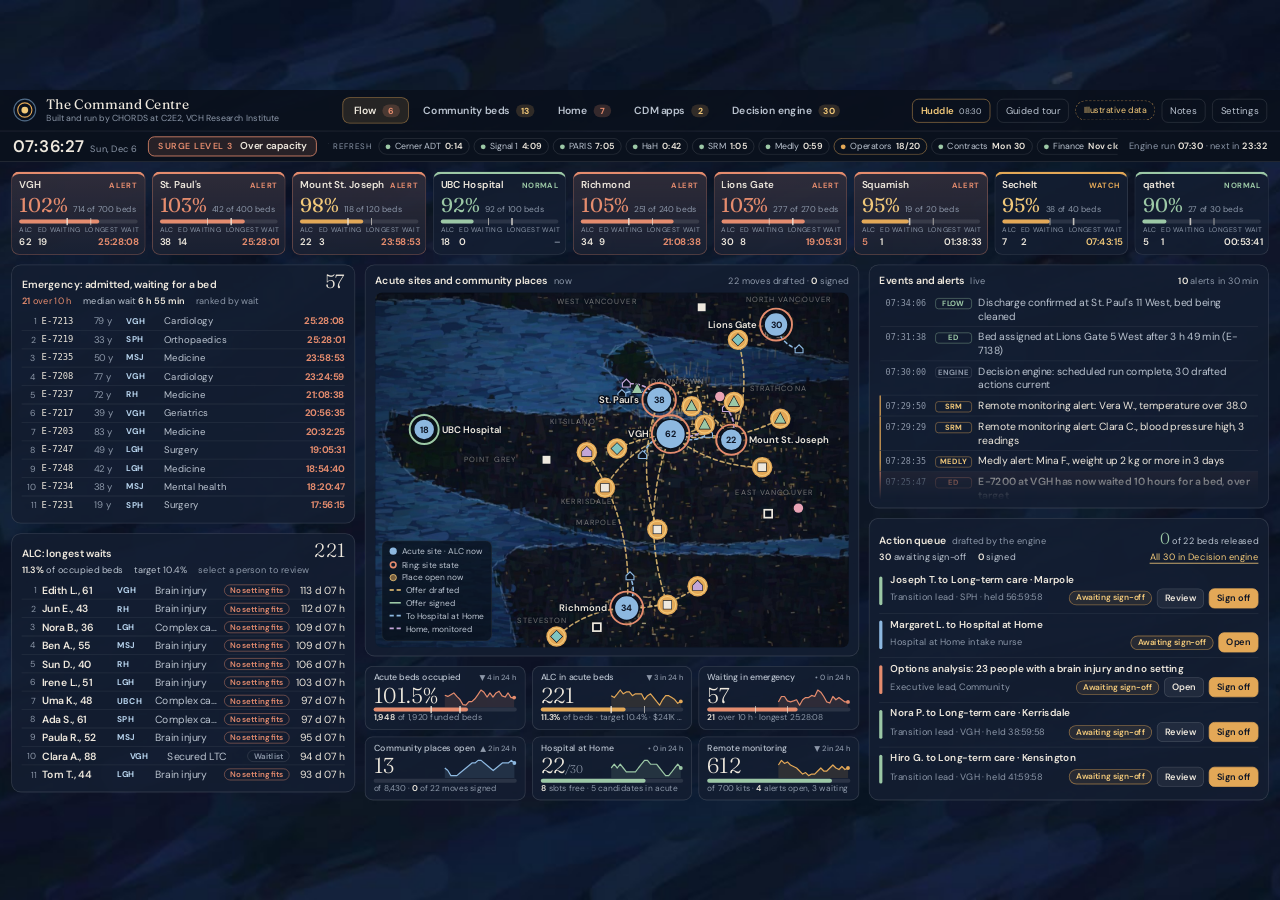
==== commit 3bf3d5b1: "Rework as an operational command centre: live wall, five tabs, huddle mode The default screen is now" ====
--- a/index.html
+++ b/index.html
@@ -3,214 +3,234 @@
 <head>
 <meta charset="utf-8">
 <meta name="viewport" content="width=device-width, initial-scale=1">
-<title>CHORDS Command Centre</title>
-<link rel="preconnect" href="https://fonts.googleapis.com">
-<link rel="preconnect" href="https://fonts.gstatic.com" crossorigin>
-<link href="https://fonts.googleapis.com/css2?family=IBM+Plex+Mono:wght@400;500&family=IBM+Plex+Sans:wght@400;500;600;700&family=IBM+Plex+Serif:wght@400;600&display=swap" rel="stylesheet">
+<title>The Command Centre · CHORDS at C2E2</title>
 <style>
-/* Layout idea: an operations console in VCH colours. Light working surface, one dark "engine" panel, schematic map as the anchor. */
+@font-face { font-family: 'Fraunces'; font-style: normal; font-weight: 100 900; font-display: swap; src: url([data-uri]) format('woff2'); }
+@font-face { font-family: 'Fraunces'; font-style: italic; font-weight: 100 900; font-display: swap; src: url([data-uri]) format('woff2'); }
+@font-face { font-family: 'DM Sans'; font-style: normal; font-weight: 100 1000; font-display: swap; src: url([data-uri]) format('woff2'); }
+/* The command centre at night. Same palette and type as the pitch deck: ink ground, cream text, amber for what is open or
+   actionable, blue for people waiting in acute care, coral where nothing fits. The one painted surface is the map. */
 :root {
-  --bg: #edf2f5;
-  --panel: #ffffff;
-  --panel2: #f5f8fa;
-  --ink: #142a3c;
-  --ink2: #3c5366;
-  --muted: #687d8e;
-  --line: #d6e0e7;
-  --ocean: #0078ae;
-  --oceansoft: #e2f0f7;
-  --navy: #1f3b57;
-  --lime: #c1d82e;
-  --limeink: #5b6900;
-  --good: #2c7a4b; --goodsoft: #e2f1e7;
-  --warn: #a8650a; --warnsoft: #fbefd9;
-  --crit: #b3261e; --critsoft: #f8e2df;
-  --eng: #0d2032; --eng2: #132b42; --engline: #22405c; --engink: #d5e5f1; --engmuted: #8eaac0;
-  --t-ltc: #1f3b57; --t-al: #0078ae; --t-sh: #2c7a4b; --t-cch: #a8650a; --t-hhs: #6a5ca8;
-  --sans: 'IBM Plex Sans', system-ui, -apple-system, 'Segoe UI', sans-serif;
-  --mono: 'IBM Plex Mono', ui-monospace, Menlo, Consolas, monospace;
-  --serif: 'IBM Plex Serif', Georgia, serif;
-  color-scheme: light;
+  --ground: #0E1626; --deep: #0A111D; --panel: rgba(20,30,49,.88); --panel2: rgba(255,255,255,.04);
+  --light: #EEE8DD; --body: #BAC3CF; --muted: #8C97A8;
+  --line: rgba(255,255,255,.13); --line2: rgba(255,255,255,.07);
+  --amber: #E3A857; --amberL: #F2C97A; --blue: #8DB8E0; --blueL: #B6D2EC; --coral: #E58C6E; --sage: #9CC8A6; --mauve: #C3A6D8; --teal: #7FC4C0; --rose: #E9A3B5;
+  --sans: 'DM Sans', system-ui, -apple-system, 'Segoe UI', Arial, sans-serif;
+  --serif: 'Fraunces', Georgia, 'Times New Roman', serif;
+  --mono: ui-monospace, 'SF Mono', Menlo, Consolas, monospace;
+  color-scheme: dark;
 }
 * { box-sizing: border-box; }
 html, body { height: 100%; }
-body { margin: 0; background: var(--bg); color: var(--ink); font-family: var(--sans); font-size: 14px; line-height: 1.45; -webkit-font-smoothing: antialiased; }
+body { margin: 0; background: var(--ground); color: var(--body); font-family: var(--sans); font-size: 14px; line-height: 1.45; -webkit-font-smoothing: antialiased; }
+body::before { content: ''; position: fixed; inset: 0; z-index: -1; background: var(--page-art, none) center / cover no-repeat, var(--ground); }
 button { font-family: var(--sans); color: inherit; }
-button:focus-visible, input:focus-visible, a:focus-visible { outline: 2px solid var(--ocean); outline-offset: 2px; }
+button:focus-visible, input:focus-visible, a:focus-visible { outline: 2px solid var(--amberL); outline-offset: 2px; }
 h1, h2, h3 { text-wrap: balance; margin: 0; }
+b, strong { color: var(--light); font-weight: 600; }
 .num { font-variant-numeric: tabular-nums; }
 .mono { font-family: var(--mono); }
 
 /* top bar */
-.top { position: sticky; top: 0; z-index: 20; background: var(--navy); color: #fff; display: flex; align-items: center; gap: 18px; padding: 10px 22px; }
-.brand { display: flex; align-items: center; gap: 11px; min-width: 0; flex-shrink: 1; }
+.top { position: sticky; top: 0; z-index: 20; background: rgba(10,17,29,.9); backdrop-filter: blur(10px); border-bottom: 1px solid var(--line); color: var(--light); display: flex; align-items: center; gap: 18px; padding: 10px 22px; }
+.brand { display: flex; align-items: center; gap: 12px; min-width: 0; flex-shrink: 1; }
 .brand > div { min-width: 0; }
-.brand-sub { white-space: nowrap; overflow: hidden; text-overflow: ellipsis; max-width: 260px; }
-.brand-name { font-weight: 700; letter-spacing: .02em; font-size: 15px; }
-.brand-sub { font-size: 11.5px; color: #b9cfe0; }
+.brand-name { font-family: var(--serif); font-weight: 400; font-size: 18px; line-height: 1.15; color: var(--light); white-space: nowrap; overflow: hidden; text-overflow: ellipsis; max-width: 330px; }
+.brand-sub { font-size: 11.5px; color: var(--muted); white-space: nowrap; overflow: hidden; text-overflow: ellipsis; max-width: 330px; }
 .steps { display: flex; gap: 4px; flex: 1; justify-content: center; flex-wrap: nowrap; }
-.step { border: 0; background: transparent; color: #b9cfe0; font-size: 12.5px; font-weight: 500; padding: 7px 9px; white-space: nowrap; border-radius: 7px; cursor: pointer; display: flex; align-items: center; gap: 7px; }
-.step b { display: inline-grid; place-items: center; width: 20px; height: 20px; border-radius: 50%; border: 1.5px solid #5f7e98; font-size: 11px; }
-.step:hover { background: rgba(255,255,255,.08); color: #fff; }
-.step.on { background: #fff; color: var(--navy); }
-.step.on b { border-color: var(--lime); background: var(--lime); color: var(--navy); }
+.step { border: 1px solid transparent; background: transparent; color: var(--muted); font-size: 12.5px; font-weight: 500; padding: 6px 10px; white-space: nowrap; border-radius: 99px; cursor: pointer; display: flex; align-items: center; gap: 7px; }
+.step b { display: inline-grid; place-items: center; width: 20px; height: 20px; border-radius: 50%; border: 1.5px solid #4C5A70; font-size: 11px; color: inherit; }
+.step:hover { background: rgba(255,255,255,.06); color: var(--light); }
+.step.on { background: rgba(227,168,87,.13); border-color: rgba(227,168,87,.5); color: var(--light); }
+.step.on b { border-color: var(--amber); background: var(--amber); color: var(--ground); }
 .top-right { display: flex; align-items: center; gap: 8px; }
-.chip-demo { font-size: 11px; color: #e9f3c4; border: 1px solid #5e7a2a; background: rgba(193,216,46,.12); padding: 4px 9px; border-radius: 99px; white-space: nowrap; }
-.tbtn { border: 1px solid #3d5a76; background: transparent; color: #dbe8f2; font-size: 12px; padding: 6px 10px; border-radius: 7px; cursor: pointer; }
-.tbtn:hover, .tbtn.on { background: #2d4a66; }
-.tbtn[disabled] { opacity: .4; cursor: default; }
-.tbtn.next { background: var(--lime); border-color: var(--lime); color: var(--navy); font-weight: 600; }
-.tbtn.next:hover { background: #d3e65a; }
+.chip-demo { font-size: 11px; color: var(--amberL); border: 1px dashed rgba(227,168,87,.55); padding: 4px 10px; border-radius: 99px; white-space: nowrap; }
+.tbtn { border: 1px solid var(--line); background: transparent; color: var(--body); font-size: 12px; padding: 6px 10px; border-radius: 8px; cursor: pointer; }
+.tbtn:hover, .tbtn.on { background: rgba(255,255,255,.08); color: var(--light); }
+.tbtn[disabled] { opacity: .35; cursor: default; }
+.tbtn.next { background: var(--amber); border-color: var(--amber); color: var(--ground); font-weight: 700; }
+.tbtn.next:hover { background: var(--amberL); }
 
 /* page */
-.wrap { max-width: 1480px; margin: 0 auto; padding: 18px 22px 40px; }
+.wrap { max-width: 1480px; margin: 0 auto; padding: 22px 22px 40px; }
 .notes-on .wrap { padding-bottom: 110px; }
-.head { display: flex; align-items: flex-end; justify-content: space-between; gap: 16px; margin-bottom: 14px; }
-.eyebrow { font-size: 11.5px; font-weight: 600; letter-spacing: .1em; text-transform: uppercase; color: var(--ocean); margin-bottom: 4px; }
-.title { font-size: 26px; font-weight: 700; color: var(--navy); }
-.subtitle { color: var(--ink2); margin-top: 4px; max-width: 80ch; }
-.btn { border: 1px solid var(--line); background: var(--panel); color: var(--navy); font-weight: 600; font-size: 13px; padding: 9px 14px; border-radius: 8px; cursor: pointer; white-space: nowrap; }
-.btn:hover { border-color: var(--ocean); }
-.btn.primary { background: var(--ocean); border-color: var(--ocean); color: #fff; }
-.btn.primary:hover { background: #00669a; }
-.btn.lime { background: var(--lime); border-color: var(--lime); color: var(--navy); }
+.head { display: flex; align-items: flex-end; justify-content: space-between; gap: 16px; margin-bottom: 18px; }
+.eyebrow { font-size: 11.5px; font-weight: 600; letter-spacing: .16em; text-transform: uppercase; color: var(--amber); margin-bottom: 6px; }
+.title { font-family: var(--serif); font-size: 40px; font-weight: 300; line-height: 1.08; letter-spacing: -.6px; color: var(--light); }
+.subtitle { color: var(--body); margin: 8px 0 0; max-width: 76ch; font-size: 15px; }
+.btn { border: 1px solid var(--line); background: rgba(255,255,255,.05); color: var(--light); font-weight: 600; font-size: 13px; padding: 9px 14px; border-radius: 9px; cursor: pointer; white-space: nowrap; }
+.btn:hover { border-color: var(--amber); }
+.btn.primary, .btn.lime { background: var(--amber); border-color: var(--amber); color: var(--ground); font-weight: 700; }
+.btn.primary:hover, .btn.lime:hover { background: var(--amberL); border-color: var(--amberL); }
 .btn[disabled] { opacity: .55; cursor: default; }
 
 .grid { display: grid; gap: 14px; }
-.card { background: var(--panel); border: 1px solid var(--line); border-radius: 12px; padding: 16px; min-width: 0; }
-.card h3 { font-size: 13px; font-weight: 600; color: var(--navy); display: flex; align-items: baseline; gap: 8px; margin-bottom: 10px; }
+.card { background: var(--panel); border: 1px solid var(--line); border-radius: 14px; padding: 16px; min-width: 0; }
+.card.bleed { overflow: hidden; }
+.card.inset { background: var(--panel2); }
+.card h3 { font-size: 13px; font-weight: 600; color: var(--light); display: flex; align-items: baseline; gap: 8px; margin-bottom: 10px; }
 .card h3 small { font-weight: 400; color: var(--muted); font-size: 12px; }
-.tiles { display: grid; grid-template-columns: repeat(4, minmax(0,1fr)); gap: 14px; margin-bottom: 14px; }
-.tile { background: var(--panel); border: 1px solid var(--line); border-radius: 12px; padding: 14px 16px; }
-.tile .lab { font-size: 12px; color: var(--muted); font-weight: 500; }
-.tile .big { font-size: 34px; font-weight: 700; color: var(--navy); line-height: 1.15; margin: 4px 0 2px; font-variant-numeric: tabular-nums; }
-.tile .sub { font-size: 12px; color: var(--ink2); }
-.tile.alert { background: var(--critsoft); border-color: #efc4be; }
-.tile.alert .big { color: var(--crit); }
-.tile.good { background: var(--goodsoft); border-color: #b9dcc6; }
-.tile.good .big { color: var(--good); }
-.tile.lime { background: #f6f9df; border-color: #dbe78f; }
-.tile.lime .big { color: var(--limeink); }
+
+/* headline figures: ruled, not boxed */
+.tiles { display: grid; grid-template-columns: repeat(4, minmax(0,1fr)); gap: 26px; margin-bottom: 18px; }
+.tile { border-top: 2px solid rgba(255,255,255,.28); padding: 12px 0 2px; }
+.tile .lab { font-size: 12.5px; color: var(--body); font-weight: 500; }
+.tile .big { font-family: var(--serif); font-size: 50px; font-weight: 300; color: var(--light); line-height: 1.08; margin: 2px 0 4px; letter-spacing: -1px; font-variant-numeric: tabular-nums; }
+.tile .sub { font-size: 12px; color: var(--muted); }
+.tile.alert { border-top-color: var(--coral); } .tile.alert .big { color: var(--coral); }
+.tile.good { border-top-color: var(--sage); } .tile.good .big { color: var(--sage); }
+.tile.lime { border-top-color: var(--amber); } .tile.lime .big { color: var(--amber); }
+
+/* live sources */
+.feeds { display: flex; flex-wrap: wrap; align-items: center; gap: 8px; margin: -4px 0 16px; font-size: 12px; color: var(--muted); }
+.feed { display: inline-flex; align-items: center; gap: 7px; border: 1px solid var(--line); border-radius: 99px; padding: 4px 11px; color: var(--body); white-space: nowrap; }
+.feed i { width: 7px; height: 7px; border-radius: 50%; background: var(--sage); }
+.feed.s1 { border-color: rgba(141,184,224,.6); color: var(--blueL); }
+.feed.s1 i { background: var(--blue); }
 
 /* map */
 .mapwrap { position: relative; }
-.map svg { width: 100%; height: auto; display: block; border-radius: 10px; background: var(--panel2); }
-.legend { display: flex; flex-wrap: wrap; gap: 12px; font-size: 11.5px; color: var(--ink2); margin-top: 8px; }
+.map svg { width: 100%; height: auto; display: block; border-radius: 10px; background: var(--map-art, none) center / 100% 100% no-repeat, #0B1424; }
+.legend { display: flex; flex-wrap: wrap; gap: 12px; font-size: 11.5px; color: var(--body); margin-top: 10px; }
 .legend i { display: inline-block; width: 10px; height: 10px; margin-right: 5px; vertical-align: -1px; }
 @keyframes draw { to { stroke-dashoffset: 0; } }
 .mline { fill: none; stroke-width: 2; stroke-linecap: round; animation: draw 1.1s ease forwards; }
 @keyframes pop { from { transform: scale(.2); opacity: 0; } to { transform: scale(1); opacity: 1; } }
 .popin { transform-box: fill-box; transform-origin: center; animation: pop .45s ease both; }
-@keyframes pulse { 0%,100% { opacity: .25; } 50% { opacity: .8; } }
-.halo { animation: pulse 2s ease-in-out infinite; }
+@keyframes pulse { 0%,100% { opacity: .22; } 50% { opacity: .7; } }
+.halo { animation: pulse 2.4s ease-in-out infinite; }
 
 /* tables and bars */
 table { width: 100%; border-collapse: collapse; }
-th { text-align: left; font-size: 11px; font-weight: 600; color: var(--muted); text-transform: uppercase; letter-spacing: .05em; padding: 6px 6px; border-bottom: 1px solid var(--line); }
-td { padding: 7px 6px; border-bottom: 1px solid #edf2f5; font-size: 13px; vertical-align: middle; }
+th { text-align: left; font-size: 11px; font-weight: 600; color: var(--muted); letter-spacing: .04em; padding: 6px 6px; border-bottom: 1px solid var(--line); }
+td { padding: 7px 6px; border-bottom: 1px solid var(--line2); font-size: 13px; vertical-align: middle; color: var(--body); }
 td.r, th.r { text-align: right; font-variant-numeric: tabular-nums; }
-.pill { display: inline-block; font-size: 11px; font-weight: 600; padding: 2px 8px; border-radius: 99px; background: var(--panel2); color: var(--ink2); border: 1px solid var(--line); white-space: nowrap; }
-.pill.open { background: #f1f7cf; border-color: #d3e273; color: var(--limeink); }
-.pill.zero { background: var(--critsoft); border-color: #efc4be; color: var(--crit); }
-.pill.good { background: var(--goodsoft); border-color: #b9dcc6; color: var(--good); }
-.pill.ocean { background: var(--oceansoft); border-color: #b9dbec; color: var(--ocean); }
-.pill.warn { background: var(--warnsoft); border-color: #ecd09e; color: var(--warn); }
-.dot { display: inline-block; width: 9px; height: 9px; border-radius: 2px; margin-right: 6px; vertical-align: 0; }
-.bar { height: 8px; background: #e6edf2; border-radius: 99px; overflow: hidden; }
-.bar > span { display: block; height: 100%; background: var(--ocean); border-radius: 99px; }
+.pill { display: inline-block; font-size: 11px; font-weight: 600; padding: 2px 9px; border-radius: 99px; background: rgba(255,255,255,.05); color: var(--body); border: 1px solid var(--line); white-space: nowrap; }
+.pill.open { background: rgba(227,168,87,.16); border-color: rgba(227,168,87,.55); color: var(--amberL); }
+.pill.zero { background: rgba(229,140,110,.13); border-color: rgba(229,140,110,.5); color: var(--coral); }
+.pill.good { background: rgba(156,200,166,.13); border-color: rgba(156,200,166,.5); color: var(--sage); }
+.pill.ocean { background: rgba(141,184,224,.13); border-color: rgba(141,184,224,.5); color: var(--blueL); }
+.pill.warn { background: rgba(227,168,87,.1); border-color: rgba(227,168,87,.5); color: var(--amberL); }
+.pill.home { background: rgba(195,166,216,.12); border-color: rgba(195,166,216,.5); color: var(--mauve); }
+.bar { height: 8px; background: rgba(255,255,255,.08); border-radius: 99px; overflow: hidden; }
+.bar > span { display: block; height: 100%; background: var(--blue); border-radius: 99px; }
 .srcnote { font-size: 11.5px; color: var(--muted); margin-top: 10px; }
+.tight td { padding: 5px 6px; }
 
 /* engine panel */
 .cc { display: grid; grid-template-columns: minmax(0,1fr); gap: 14px; }
 .cc.withEngine { grid-template-columns: minmax(0,1fr) 380px; }
-.engine { background: var(--eng); color: var(--engink); border-radius: 14px; border: 1px solid var(--engline); display: flex; flex-direction: column; min-height: 560px; position: sticky; top: 72px; max-height: calc(100vh - 90px); }
-.engine-h { padding: 14px 16px; border-bottom: 1px solid var(--engline); display: flex; align-items: center; gap: 10px; }
-.engine-h .t { font-weight: 600; color: #fff; }
-.engine-h .s { font-size: 11.5px; color: var(--engmuted); font-family: var(--mono); }
+.engine { background: var(--deep); color: var(--body); border-radius: 14px; border: 1px solid rgba(227,168,87,.32); display: flex; flex-direction: column; min-height: 560px; position: sticky; top: 72px; max-height: calc(100vh - 90px); }
+.engine-h { padding: 14px 16px; border-bottom: 1px solid var(--line); display: flex; align-items: center; gap: 10px; }
+.engine-h .t { font-family: var(--serif); font-size: 18px; font-weight: 400; color: var(--light); }
+.engine-h .s { font-size: 11.5px; color: var(--muted); }
 .engine-feed { flex: 1; overflow-y: auto; padding: 12px 16px; font-family: var(--mono); font-size: 12px; line-height: 1.55; }
-.engine-feed .think { color: var(--engmuted); font-family: var(--sans); font-style: italic; font-size: 12.5px; margin: 6px 0 8px; }
+.engine-feed .think { color: var(--body); font-family: var(--serif); font-style: italic; font-weight: 300; font-size: 14.5px; line-height: 1.4; margin: 8px 0 10px; }
 .engine-feed .tool { margin-bottom: 9px; animation: rise .3s ease both; }
-.engine-feed .tool .n { color: var(--lime); }
-.engine-feed .tool .src { color: #6f93b0; }
-.engine-feed .tool .fres { color: var(--engink); padding-left: 14px; }
-.engine-f { padding: 12px 16px; border-top: 1px solid var(--engline); display: flex; gap: 8px; align-items: center; }
-.engine-f .stat { font-size: 12px; color: var(--engmuted); }
-.engine-f .stat b { color: var(--lime); font-size: 18px; font-variant-numeric: tabular-nums; }
+.engine-feed .tool .n { color: var(--amberL); }
+.engine-feed .tool .src { color: var(--blue); opacity: .8; }
+.engine-feed .tool .fres { color: var(--light); padding-left: 14px; }
+.engine-f { padding: 12px 16px; border-top: 1px solid var(--line); display: flex; gap: 8px; align-items: center; }
+.engine-f .stat { font-size: 12px; color: var(--muted); }
+.engine-f .stat b { font-family: var(--serif); font-weight: 300; color: var(--sage); font-size: 26px; line-height: 1; font-variant-numeric: tabular-nums; }
 @keyframes rise { from { opacity: 0; transform: translateY(5px); } to { opacity: 1; transform: none; } }
-.spin { width: 9px; height: 9px; border-radius: 50%; background: var(--lime); animation: pulse 1s infinite; display: inline-block; }
+.spin { width: 8px; height: 8px; border-radius: 50%; background: var(--amber); animation: pulse 1s infinite; display: inline-block; margin-right: 4px; }
 
 /* opportunities */
-.opp { display: grid; grid-template-columns: 8px minmax(0,1fr) auto; gap: 12px; align-items: center; padding: 11px 4px; border-bottom: 1px solid #edf2f5; animation: rise .35s ease both; }
+.opp { display: grid; grid-template-columns: 4px minmax(0,1fr) auto; gap: 12px; align-items: center; padding: 11px 4px; border-bottom: 1px solid var(--line2); animation: rise .35s ease both; }
 .opp:last-child { border-bottom: 0; }
-.opp .sev { width: 8px; height: 36px; border-radius: 4px; }
-.opp .ot { font-weight: 600; color: var(--navy); }
+.opp .sev { width: 4px; height: 36px; border-radius: 4px; }
+.opp .ot { font-weight: 600; color: var(--light); }
 .opp .os { font-size: 12px; color: var(--muted); }
 
 /* person */
 .person { display: grid; grid-template-columns: 300px minmax(0,1fr); gap: 14px; align-items: start; }
-.plist .grp { font-size: 11px; font-weight: 600; text-transform: uppercase; letter-spacing: .06em; color: var(--muted); padding: 10px 12px 6px; }
-.prow { width: 100%; text-align: left; border: 0; background: transparent; padding: 10px 12px; border-left: 3px solid transparent; cursor: pointer; display: block; border-bottom: 1px solid #edf2f5; }
-.prow:hover { background: var(--panel2); }
-.prow.on { background: var(--oceansoft); border-left-color: var(--ocean); }
-.prow .pn { font-weight: 600; color: var(--navy); font-size: 13.5px; }
+.plist .grp { font-size: 11.5px; font-weight: 600; color: var(--amber); padding: 12px 12px 6px; }
+.prow { width: 100%; text-align: left; border: 0; background: transparent; padding: 10px 12px; border-left: 3px solid transparent; cursor: pointer; display: block; border-bottom: 1px solid var(--line2); }
+.prow:hover { background: rgba(255,255,255,.04); }
+.prow.on { background: rgba(227,168,87,.1); border-left-color: var(--amber); }
+.prow .pn { font-weight: 600; color: var(--light); font-size: 13.5px; }
 .prow .pd { font-size: 12px; color: var(--muted); }
 .ph { display: flex; align-items: center; gap: 14px; margin-bottom: 14px; }
-.avatar { width: 46px; height: 46px; border-radius: 50%; background: var(--oceansoft); color: var(--ocean); display: grid; place-items: center; font-weight: 700; }
+.ph h2 { font-family: var(--serif); font-weight: 300; font-size: 28px; color: var(--light); }
+.avatar { width: 48px; height: 48px; border-radius: 50%; background: rgba(141,184,224,.14); border: 1px solid rgba(141,184,224,.45); color: var(--blueL); display: grid; place-items: center; font-family: var(--serif); font-size: 18px; }
+.pmeta { font-size: 12px; color: var(--muted); }
+.hero { position: relative; min-height: 236px; margin: -16px -16px 18px; padding: 26px 26px 22px; display: flex; flex-direction: column; justify-content: flex-end; background: #080C14; border-bottom: 1px solid var(--line); }
+.hero .art { position: absolute; top: 0; right: 0; bottom: 0; width: 64%; background-size: cover; background-position: right 24%; -webkit-mask-image: linear-gradient(90deg, transparent 0%, #000 46%); mask-image: linear-gradient(90deg, transparent 0%, #000 46%); }
+.hero > *:not(.art) { position: relative; }
+.hero .cap { font-family: var(--serif); font-style: italic; font-weight: 300; font-size: 19px; color: var(--amberL); margin-bottom: 6px; }
+.hero h2 { font-family: var(--serif); font-weight: 300; font-size: 44px; line-height: 1.05; letter-spacing: -.8px; color: var(--light); margin-bottom: 8px; }
 .need { display: grid; grid-template-columns: 1fr 120px; gap: 10px; align-items: center; font-size: 13px; padding: 4px 0; }
-.fit { display: grid; grid-template-columns: 22px 170px 1fr; gap: 8px; padding: 7px 0; border-bottom: 1px solid #edf2f5; font-size: 13px; align-items: center; }
+.fit { display: grid; grid-template-columns: 22px 170px 1fr; gap: 8px; padding: 7px 0; border-bottom: 1px solid var(--line2); font-size: 13px; align-items: center; }
 .fit .x { width: 20px; height: 20px; border-radius: 50%; display: grid; place-items: center; font-size: 12px; font-weight: 700; }
-.fit .x.no { background: var(--critsoft); color: var(--crit); }
-.fit .x.yes { background: var(--goodsoft); color: var(--good); }
+.fit .x.no { background: rgba(229,140,110,.16); color: var(--coral); }
+.fit .x.yes { background: rgba(156,200,166,.16); color: var(--sage); }
 .pkg { display: grid; grid-template-columns: repeat(auto-fill, minmax(190px, 1fr)); gap: 8px; }
 .pkg div { border: 1px dashed var(--line); border-radius: 8px; padding: 8px 10px; font-size: 12.5px; color: var(--muted); display: flex; gap: 8px; align-items: center; }
-.pkg div.done { border-style: solid; border-color: #b9dcc6; background: var(--goodsoft); color: var(--good); animation: rise .25s ease both; }
-.callout { background: var(--navy); color: #e8f0f6; border-radius: 12px; padding: 16px 18px; }
-.callout b { color: var(--lime); }
+.pkg div.done { border-style: solid; border-color: rgba(156,200,166,.5); background: rgba(156,200,166,.1); color: var(--sage); animation: rise .25s ease both; }
+.callout { background: rgba(229,140,110,.09); border: 1px solid rgba(229,140,110,.4); color: var(--light); border-radius: 12px; padding: 16px 18px; font-size: 15px; }
+.callout b { color: var(--coral); }
 
 /* options */
 .opts { display: grid; grid-template-columns: repeat(4, minmax(0,1fr)); gap: 12px; }
-.opt { border: 1px solid var(--line); border-radius: 12px; padding: 14px; background: var(--panel); display: flex; flex-direction: column; gap: 6px; }
-.opt.sq { background: var(--panel2); }
-.opt .on { font-weight: 700; color: var(--navy); }
+.opt { border: 1px solid var(--line); border-radius: 14px; padding: 14px; background: var(--panel); display: flex; flex-direction: column; gap: 6px; }
+.opt.sq { background: rgba(229,140,110,.07); border-color: rgba(229,140,110,.35); }
+.opt .on { font-family: var(--serif); font-size: 19px; font-weight: 400; line-height: 1.2; color: var(--light); }
 .opt .os { font-size: 12px; color: var(--muted); min-height: 34px; }
-.kv { display: flex; justify-content: space-between; font-size: 12.5px; border-top: 1px solid #edf2f5; padding-top: 5px; }
+.kv { display: flex; justify-content: space-between; gap: 10px; font-size: 12.5px; border-top: 1px solid var(--line2); padding-top: 5px; }
 .kv span:first-child { color: var(--muted); }
-.kv b { font-variant-numeric: tabular-nums; }
+.kv b { font-variant-numeric: tabular-nums; text-align: right; }
 .slider { display: flex; align-items: center; gap: 10px; margin-top: 6px; }
-.slider input { flex: 1; accent-color: var(--ocean); }
-.slider output { font-weight: 700; color: var(--ocean); min-width: 52px; text-align: right; font-variant-numeric: tabular-nums; }
-.res { display: grid; grid-template-columns: repeat(3, minmax(0,1fr)); gap: 12px; }
+.slider input, input[type=range] { accent-color: var(--amber); }
+.slider input { flex: 1; }
+.slider output { font-family: var(--serif); font-size: 20px; color: var(--amber); min-width: 40px; text-align: right; font-variant-numeric: tabular-nums; }
+.res { display: grid; grid-template-columns: repeat(3, minmax(0,1fr)); gap: 16px 14px; }
 .metric .lab { font-size: 12px; color: var(--muted); }
-.metric .v { font-size: 24px; font-weight: 700; color: var(--navy); font-variant-numeric: tabular-nums; }
-.metric .r { font-size: 11.5px; color: var(--ink2); }
-.range { position: relative; height: 10px; background: #e6edf2; border-radius: 99px; margin-top: 6px; }
-.range span { position: absolute; top: 0; height: 10px; background: #9fcbe2; border-radius: 99px; }
-.range i { position: absolute; top: -3px; width: 3px; height: 16px; background: var(--navy); border-radius: 2px; }
-.memo { font-family: var(--serif); font-size: 14.5px; line-height: 1.65; color: var(--ink); }
-.memo p { margin: 0 0 10px; max-width: 75ch; }
-sup[data-tip] { color: var(--ocean); cursor: help; font-family: var(--sans); font-weight: 600; font-size: 10px; }
+.metric .v { font-family: var(--serif); font-size: 30px; font-weight: 300; color: var(--light); line-height: 1.15; font-variant-numeric: tabular-nums; }
+.metric .r { font-size: 11.5px; color: var(--body); }
+.range { position: relative; height: 10px; background: rgba(255,255,255,.08); border-radius: 99px; margin-top: 6px; }
+.range span { position: absolute; top: 0; height: 10px; background: rgba(141,184,224,.55); border-radius: 99px; }
+.range i { position: absolute; top: -3px; width: 3px; height: 16px; background: var(--light); border-radius: 2px; }
+.memo { font-family: var(--serif); font-weight: 300; font-size: 15.5px; line-height: 1.62; color: var(--light); }
+.memo p { margin: 0 0 10px; max-width: 72ch; }
+.memo b { font-weight: 600; }
+sup[data-tip] { color: var(--amber); cursor: help; font-family: var(--sans); font-weight: 600; font-size: 10px; }
 
 /* gift */
-.gift { display: grid; grid-template-columns: minmax(0,1.15fr) minmax(0,1fr); gap: 14px; }
-.road td:first-child { font-weight: 600; color: var(--navy); }
-.endcard { background: var(--navy); color: #fff; border-radius: 16px; padding: 26px 28px; display: grid; grid-template-columns: minmax(0,1.3fr) minmax(0,1fr); gap: 24px; align-items: center; margin-top: 14px; }
-.endcard .nm { font-size: 28px; font-weight: 700; line-height: 1.2; text-wrap: balance; }
-.endcard .nm span { color: var(--lime); }
-.tier { border: 1px solid #3d5a76; border-radius: 12px; padding: 12px 14px; margin-bottom: 10px; }
-.tier .a { font-size: 26px; font-weight: 700; color: var(--lime); }
-.tier .d { font-size: 12.5px; color: #c9dae7; }
-
-/* notes, nav, modal, tooltip, toast */
-.notes { position: fixed; left: 0; right: 0; bottom: 0; z-index: 25; background: #fffbe6; border-top: 1px solid #ecdf9b; padding: 10px 22px 12px; font-size: 13.5px; color: #4d4300; display: flex; gap: 14px; align-items: flex-start; }
-.notes b { white-space: nowrap; }
-.modal-bg { position: fixed; inset: 0; background: rgba(13,32,50,.45); z-index: 40; display: grid; place-items: center; }
-.modal { background: #fff; border-radius: 14px; padding: 20px; width: min(460px, 92vw); }
+.wins { display: grid; grid-template-columns: repeat(3, minmax(0,1fr)); gap: 14px; margin-bottom: 14px; }
+.win { border-top: 3px solid var(--wc); display: flex; flex-direction: column; gap: 10px; }
+.win.w1 { --wc: var(--blue); } .win.w2 { --wc: var(--amber); } .win.w3 { --wc: var(--coral); }
+.win .wl { font-size: 12px; font-weight: 600; color: var(--wc); }
+.win h2 { font-family: var(--serif); font-size: 27px; font-weight: 300; line-height: 1.12; color: var(--light); }
+.win dl { margin: 0; display: grid; gap: 8px; }
+.win dt { font-size: 11.5px; color: var(--muted); }
+.win dd { margin: 0; font-size: 13.5px; color: var(--body); }
+.win .when { display: flex; flex-wrap: wrap; gap: 6px; margin-top: auto; padding-top: 4px; }
+.win .when span { font-size: 11.5px; font-weight: 600; color: var(--wc); border: 1px solid var(--wc); border-radius: 99px; padding: 2px 10px; }
+.gift { display: grid; grid-template-columns: minmax(0,1.1fr) minmax(0,1fr); gap: 14px; }
+.figs td:first-child { font-family: var(--serif); font-size: 22px; font-weight: 300; color: var(--amber); white-space: nowrap; width: 84px; font-variant-numeric: tabular-nums; }
+.endcard { position: relative; overflow: hidden; background: var(--ember-art, none) center / cover no-repeat, var(--deep); border: 1px solid rgba(227,168,87,.5); color: var(--light); border-radius: 18px; padding: 30px 32px; display: grid; grid-template-columns: minmax(0,1.3fr) minmax(0,1fr); gap: 28px; align-items: center; margin-top: 14px; }
+.endcard .nm { font-family: var(--serif); font-size: 46px; font-weight: 300; line-height: 1.06; letter-spacing: -.8px; text-wrap: balance; }
+.endcard .nm i { color: var(--amberL); border-bottom: 2px dashed rgba(242,201,122,.55); }
+.endcard .by { font-family: var(--serif); font-style: italic; font-weight: 300; font-size: 20px; color: var(--amberL); margin: 12px 0 0; }
+.endcard p { color: var(--body); margin: 10px 0 0; max-width: 58ch; font-size: 14.5px; }
+.tier { background: rgba(10,17,29,.72); border: 1px solid var(--line); border-radius: 14px; padding: 14px 16px; margin-bottom: 10px; }
+.tier:last-child { margin-bottom: 0; border-color: rgba(227,168,87,.6); }
+.tier .a { font-family: var(--serif); font-size: 36px; font-weight: 300; line-height: 1.1; color: var(--light); }
+.tier .d { font-size: 12.5px; color: var(--body); margin-top: 4px; }
+
+/* notes, modal, tooltip, toast */
+.notes { position: fixed; left: 0; right: 0; bottom: 0; z-index: 25; background: #191610; border-top: 1px solid rgba(227,168,87,.55); padding: 10px 22px 12px; font-size: 13.5px; color: #E9DDC3; display: flex; gap: 14px; align-items: flex-start; }
+.notes b { white-space: nowrap; color: var(--amberL); }
+.modal-bg { position: fixed; inset: 0; background: rgba(4,8,14,.66); z-index: 40; display: grid; place-items: center; }
+.modal { background: #141E31; border: 1px solid var(--line); border-radius: 14px; padding: 20px; width: min(460px, 92vw); }
+.modal h2 { font-family: var(--serif); font-weight: 400; font-size: 20px; color: var(--light); }
 .modal label { display: block; font-size: 12px; color: var(--muted); margin: 12px 0 4px; }
-.modal input[type=text] { width: 100%; padding: 9px 10px; border: 1px solid var(--line); border-radius: 8px; font: inherit; }
-#tooltip { position: fixed; z-index: 60; max-width: 320px; background: var(--eng); color: var(--engink); font-size: 12px; line-height: 1.5; padding: 8px 11px; border-radius: 8px; pointer-events: none; display: none; box-shadow: 0 10px 28px rgba(6,17,30,.3); }
-#tooltip .s { font-family: var(--mono); font-size: 10.5px; color: var(--lime); margin-top: 4px; }
-.toast { position: fixed; left: 50%; bottom: 26px; transform: translateX(-50%); z-index: 50; background: var(--eng); color: #eef5fa; padding: 11px 18px; border-radius: 10px; font-size: 13px; display: flex; gap: 9px; align-items: center; box-shadow: 0 12px 32px rgba(6,17,30,.35); animation: rise .25s ease both; }
-.toast i { width: 9px; height: 9px; border-radius: 50%; background: var(--lime); display: inline-block; }
+.modal input[type=text] { width: 100%; padding: 9px 10px; border: 1px solid var(--line); border-radius: 8px; font: inherit; background: var(--deep); color: var(--light); }
+#tooltip { position: fixed; z-index: 60; max-width: 320px; background: #05090F; border: 1px solid var(--line); color: var(--light); font-size: 12px; line-height: 1.5; padding: 8px 11px; border-radius: 8px; pointer-events: none; display: none; box-shadow: 0 10px 28px rgba(0,0,0,.5); }
+#tooltip .s { font-family: var(--mono); font-size: 10.5px; color: var(--amberL); margin-top: 4px; }
+.toast { position: fixed; left: 50%; bottom: 26px; transform: translateX(-50%); z-index: 50; background: #05090F; border: 1px solid rgba(156,200,166,.5); color: var(--light); padding: 11px 18px; border-radius: 10px; font-size: 13px; display: flex; gap: 9px; align-items: center; box-shadow: 0 12px 32px rgba(0,0,0,.5); animation: rise .25s ease both; }
+.toast i { width: 9px; height: 9px; border-radius: 50%; background: var(--sage); display: inline-block; }
 
 .settled .opp, .settled .tool, .settled .popin { animation: none; }
 
@@ -222,19 +242,307 @@
   .engine { position: static; max-height: none; min-height: 360px; }
   .tiles { grid-template-columns: repeat(2, minmax(0,1fr)); }
   .opts { grid-template-columns: repeat(2, minmax(0,1fr)); }
-  .gift, .endcard { grid-template-columns: minmax(0,1fr); }
-  .brand { min-width: 0; }
+  .gift, .endcard, .wins { grid-template-columns: minmax(0,1fr); }
+  .title { font-size: 32px; }
+}
+@media (max-width: 900px) {
+  .wrap .grid { grid-template-columns: minmax(0,1fr) !important; }
 }
 @media (max-width: 760px) {
+  .top { flex-wrap: wrap; gap: 8px 10px; padding: 8px 14px; }
+  .brand { flex: 1; }
+  .steps { order: 3; flex-basis: 100%; justify-content: space-between; }
+  .chip-demo { display: none; }
+  .wrap { padding: 16px 14px 40px; }
+  .tiles { gap: 16px; }
+  .fit { grid-template-columns: 22px 1fr; } .fit span:last-child { grid-column: 2; }
+  .callout { flex-direction: column; align-items: flex-start !important; }
   .person { grid-template-columns: minmax(0,1fr); }
   .res { grid-template-columns: minmax(0,1fr); }
   .opts { grid-template-columns: minmax(0,1fr); }
   .step span { display: none; }
   .head { flex-direction: column; align-items: flex-start; }
+  .hero .art { width: 100%; opacity: .5; }
+  .hero h2 { font-size: 34px; } .endcard .nm { font-size: 34px; } .tile .big { font-size: 38px; }
+  .brand-sub { display: none; }
 }
 @media (prefers-reduced-motion: reduce) {
   *, *::before, *::after { animation-duration: .001s !important; animation-iteration-count: 1 !important; }
 }
+
+
+/* ============================================================
+   The wall: operations view. One 1600 × 900 canvas scaled to the
+   screen, so it never scrolls. Same ink, cream and amber as the
+   tour; sage, amber and coral carry green, amber and red.
+   ============================================================ */
+body.ops { overflow: hidden; }
+.opsapp { position: fixed; inset: 0; }
+.wall { position: absolute; left: 0; top: 0; width: 1600px; height: 900px; transform-origin: 0 0; display: grid; grid-template-rows: 52px 38px minmax(0, 1fr); font-size: 13px; line-height: 1.35; color: var(--body); }
+.wall button { font-size: inherit; }
+.mut { color: var(--muted); }
+.c-g { color: var(--sage); } .c-a, .c-o { color: var(--amberL); } .c-r { color: var(--coral); } .c-b { color: var(--blueL); }
+.f-g { background: var(--sage); } .f-a { background: var(--amber); } .f-r { background: var(--coral); } .f-b { background: var(--blue); } .f-o { background: var(--amber); }
+
+/* top bar: brand, function tabs, modes */
+.otop { display: flex; align-items: center; gap: 16px; padding: 0 16px; background: rgba(10,17,29,.92); border-bottom: 1px solid var(--line); color: var(--light); min-width: 0; }
+.otop .brand-name { font-size: 17px; max-width: 300px; }
+.otop .brand-sub { font-size: 11px; max-width: 300px; }
+.otabs { display: flex; gap: 4px; flex: 1; justify-content: center; }
+.otab { border: 1px solid transparent; background: transparent; color: var(--body); font-weight: 600; font-size: 13px !important; padding: 7px 10px 7px 13px; border-radius: 9px; cursor: pointer; white-space: nowrap; display: flex; align-items: center; gap: 8px; }
+.otab:hover { background: rgba(255,255,255,.06); color: var(--light); }
+.otab.on { background: rgba(227,168,87,.13); border-color: rgba(227,168,87,.5); color: var(--light); }
+.bdg { min-width: 22px; padding: 1px 6px; border-radius: 99px; font-size: 11px; font-weight: 700; text-align: center; font-variant-numeric: tabular-nums; }
+.bdg.b-r { background: rgba(229,140,110,.2); color: var(--coral); } .bdg.b-a { background: rgba(227,168,87,.18); color: var(--amberL); } .bdg.b-g { background: rgba(156,200,166,.16); color: var(--sage); }
+.otop .tbtn { font-size: 12px !important; white-space: nowrap; }
+.tbtn.hudbtn { border-color: rgba(227,168,87,.55); color: var(--amberL); font-weight: 600; }
+.tbtn.hudbtn.on { background: var(--amber); color: var(--ground); }
+.tbtn.hudbtn small { color: var(--body); font-weight: 400; margin-left: 4px; }
+
+/* status bar: clock, surge level, last refresh per source */
+.ostat { display: flex; align-items: center; gap: 14px; padding: 0 16px; background: var(--deep); border-bottom: 1px solid var(--line); font-size: 11.5px; white-space: nowrap; min-width: 0; }
+.oclock { display: flex; align-items: baseline; gap: 8px; }
+.oclock b { font-size: 21px; font-weight: 600; color: var(--light); letter-spacing: .5px; }
+.oclock span { color: var(--muted); }
+.osurge { display: flex; align-items: baseline; gap: 8px; padding: 3px 12px; border-radius: 8px; border: 1px solid var(--sc); background: color-mix(in srgb, var(--sc) 13%, transparent); --sc: var(--sage); }
+.osurge.lv2 { --sc: var(--amber); } .osurge.lv3, .osurge.lv4 { --sc: var(--coral); }
+.osurge > b { text-transform: uppercase; letter-spacing: .1em; font-size: 11px; color: var(--sc); }
+.osurge > span { color: var(--light); font-weight: 600; font-size: 12.5px; }
+.osurge small { color: var(--body); font-size: 11px; }
+.osrcs { flex: 1; display: flex; align-items: center; justify-content: center; gap: 5px; min-width: 0; overflow: hidden; }
+.osl { color: var(--muted); margin-right: 3px; text-transform: uppercase; letter-spacing: .1em; font-size: 10px; }
+.osrc { display: inline-flex; align-items: center; gap: 5px; border: 1px solid var(--line); border-radius: 99px; padding: 2px 8px; color: var(--body); font-size: 11px; }
+.osrc i { width: 6px; height: 6px; border-radius: 50%; background: var(--sage); }
+.osrc b, .osrc .tmr { color: var(--light); font-weight: 600; }
+.osrc.late i, .osrc:has(.t-a) i { background: var(--amber); }
+.osrc.late, .osrc:has(.t-a) { border-color: rgba(227,168,87,.55); }
+.oeng { color: var(--muted); } .oeng b, .oeng .tmr { color: var(--light); font-weight: 600; }
+
+/* panels */
+.obody { padding: 12px 14px; min-height: 0; min-width: 0; position: relative; }
+.ocol { display: flex; flex-direction: column; gap: 12px; min-height: 0; min-width: 0; }
+.opanel { background: var(--panel); border: 1px solid var(--line); border-radius: 12px; padding: 10px 12px; min-height: 0; min-width: 0; overflow: hidden; display: flex; flex-direction: column; }
+.grow { flex: 1; }
+.oh { display: flex; align-items: baseline; justify-content: space-between; gap: 10px; margin-bottom: 6px; min-width: 0; }
+.oh h3 { font-size: 13px; font-weight: 600; color: var(--light); white-space: nowrap; overflow: hidden; text-overflow: ellipsis; min-width: 0; }
+.oh h3 small { font-weight: 400; color: var(--muted); font-size: 11.5px; margin-left: 4px; }
+.ohr { font-size: 11.5px; white-space: nowrap; }
+.ohr .big { font-family: var(--serif); font-size: 24px; font-weight: 300; color: var(--light); line-height: .9; }
+.ohr .big.c-o { color: var(--amber); }
+.osub { display: flex; gap: 14px; font-size: 11.5px; color: var(--body); margin: -2px 0 6px; align-items: baseline; }
+.osub b { color: var(--light); } .osub .c-r b { color: var(--coral); }
+.osec { font-size: 10.5px; text-transform: uppercase; letter-spacing: .12em; color: var(--amber); font-weight: 600; margin: 9px 0 3px; }
+.olink { margin-left: auto; background: none; border: 0; color: var(--amberL); cursor: pointer; padding: 0; text-decoration: underline; text-underline-offset: 3px; }
+.obtn { border: 1px solid var(--line); background: rgba(255,255,255,.06); color: var(--light); font-weight: 600; font-size: 11.5px !important; padding: 4px 9px; border-radius: 7px; cursor: pointer; white-space: nowrap; }
+.obtn:hover { border-color: var(--amber); }
+.obtn.pri { background: var(--amber); border-color: var(--amber); color: var(--ground); }
+.obtn.pri:hover { background: var(--amberL); }
+.obtn[disabled] { opacity: .4; cursor: default; }
+.wall .pill { font-size: 10.5px; padding: 1px 8px; }
+.tmr { font-variant-numeric: tabular-nums; }
+.t-a { color: var(--amberL); } .t-r { color: var(--coral); font-weight: 700; }
+@keyframes flash { 0% { background: rgba(242,201,122,.5); box-shadow: 0 0 0 3px rgba(242,201,122,.5); } 100% { background: transparent; box-shadow: 0 0 0 3px transparent; } }
+.flash { animation: flash 1.4s ease-out; border-radius: 4px; }
+.tbar { position: relative; height: 5px; background: rgba(255,255,255,.1); border-radius: 99px; }
+.tbar span { display: block; height: 100%; border-radius: 99px; transition: width .6s ease; }
+.tbar i { position: absolute; top: -2px; width: 1.5px; height: 9px; background: rgba(238,232,221,.8); }
+.am { min-width: 0; }
+.at { font-weight: 600; color: var(--light); font-size: 12.5px; white-space: nowrap; overflow: hidden; text-overflow: ellipsis; }
+.at .mut { font-weight: 400; }
+.as { font-size: 11.5px; color: var(--muted); white-space: nowrap; overflow: hidden; text-overflow: ellipsis; }
+.as b { color: var(--body); }
+.ar { display: flex; align-items: center; gap: 6px; flex-shrink: 0; }
+
+/* Flow board */
+.b-flow { height: 100%; display: grid; grid-template-columns: 430px minmax(0, 1fr) 500px; grid-template-rows: 104px minmax(0, 1fr); gap: 12px; }
+.sites { grid-column: 1 / -1; display: grid; grid-template-columns: repeat(9, minmax(0, 1fr)); gap: 8px; }
+.stile { --sc: var(--sage); background: var(--panel); border: 1px solid var(--line); border-top: 3px solid var(--sc); border-radius: 10px; padding: 6px 9px 7px; display: flex; flex-direction: column; justify-content: space-between; min-width: 0; }
+.stile.s-a { --sc: var(--amber); } .stile.s-r { --sc: var(--coral); background: linear-gradient(rgba(229,140,110,.13), rgba(229,140,110,.03)), var(--panel); border-color: rgba(229,140,110,.4); border-top-color: var(--coral); }
+.st-h { display: flex; justify-content: space-between; align-items: baseline; gap: 6px; }
+.st-h b { font-size: 12.5px; white-space: nowrap; overflow: hidden; text-overflow: ellipsis; }
+.st-s { font-size: 9.5px; font-weight: 700; text-transform: uppercase; letter-spacing: .1em; color: var(--sc); white-space: nowrap; }
+.st-m { display: flex; align-items: baseline; gap: 7px; }
+.st-v { font-family: var(--serif); font-size: 25px; font-weight: 400; line-height: 1.1; }
+.st-u { font-size: 10.5px; color: var(--muted); white-space: nowrap; }
+.st-f { display: grid; grid-template-columns: auto auto auto; justify-content: space-between; gap: 6px; white-space: nowrap; }
+.st-f div { display: grid; } .st-f div:last-child { text-align: right; }
+.st-f small { font-size: 8.5px; text-transform: uppercase; letter-spacing: .08em; color: var(--muted); }
+.st-f b { color: var(--light); font-size: 12px; font-weight: 600; } .st-f b.c-r, .st-f .c-r .tmr { color: var(--coral); } .st-f b.c-a, .st-f .c-a .tmr { color: var(--amberL); } .st-f b.mut { color: var(--muted); }
+.qlist, .alist, .olist { display: flex; flex-direction: column; min-height: 0; }
+.qrow { display: grid; grid-template-columns: 18px 58px 34px 40px minmax(0, 1fr) 62px; gap: 7px; align-items: center; height: 23px; font-size: 12px; border-bottom: 1px solid var(--line2); white-space: nowrap; color: var(--body); }
+.qrow.alc { grid-template-columns: 18px minmax(0, 1.05fr) 40px minmax(0, .95fr) auto 62px; width: 100%; background: none; border-width: 0 0 1px; border-style: solid; border-color: var(--line2); padding: 0; text-align: left; cursor: pointer; font-family: var(--sans); }
+.qrow.alc:hover { background: rgba(255,255,255,.05); }
+.qrow:last-child { border-bottom: 0; }
+.qn { color: var(--muted); font-size: 11px; text-align: right; }
+.qname { color: var(--light); font-weight: 600; overflow: hidden; text-overflow: ellipsis; }
+.qsite { font-size: 10.5px; font-weight: 700; color: var(--blueL); letter-spacing: .04em; }
+.qneed { overflow: hidden; text-overflow: ellipsis; }
+.qrow .tmr { text-align: right; color: var(--light); }
+.qrow .tmr.t-a { color: var(--amberL); } .qrow .tmr.t-r { color: var(--coral); }
+.qrow .mono { font-size: 11px; color: var(--light); }
+.qs { font-size: 10px; font-weight: 600; padding: 0 7px; border-radius: 99px; border: 1px solid var(--line); color: var(--muted); }
+.qs.zero { border-color: rgba(229,140,110,.5); color: var(--coral); } .qs.warn { border-color: rgba(227,168,87,.55); color: var(--amberL); } .qs.ocean { border-color: rgba(141,184,224,.5); color: var(--blueL); } .qs.good { border-color: rgba(156,200,166,.5); color: var(--sage); }
+.mapp { flex: none; }
+.omap { position: relative; }
+.omap svg { width: 100%; height: auto; display: block; border-radius: 9px; background: var(--map-art, none) center / 100% 100% no-repeat, #0B1424; }
+.oline { fill: none; stroke-width: 2; stroke-linecap: round; }
+@keyframes ring { 0%,100% { opacity: 1; } 50% { opacity: .35; } }
+.halo2 { animation: ring 2s ease-in-out infinite; }
+.omaplegend { position: absolute; left: 8px; bottom: 8px; display: grid; gap: 2px; font-size: 10.5px; color: var(--body); background: rgba(10,17,29,.78); border: 1px solid var(--line2); border-radius: 8px; padding: 6px 9px; }
+.omaplegend i { display: inline-block; width: 9px; height: 9px; margin-right: 6px; vertical-align: -1px; }
+.omaplegend i.ln { width: 14px; height: 0; vertical-align: 3px; margin-right: 6px; }
+.gauges { flex: 1; min-height: 0; display: grid; grid-template-columns: repeat(3, minmax(0, 1fr)); grid-template-rows: repeat(2, minmax(0, 1fr)); gap: 8px; }
+.gauge { background: var(--panel); border: 1px solid var(--line); border-radius: 10px; padding: 6px 10px 7px; display: flex; flex-direction: column; justify-content: space-between; min-width: 0; }
+.g-l { font-size: 11px; color: var(--body); font-weight: 500; white-space: nowrap; display: flex; justify-content: space-between; align-items: baseline; } .g-l small { font-size: 9.5px; color: var(--muted); margin-left: 6px; }
+.g-m { display: flex; align-items: flex-end; justify-content: space-between; gap: 6px; }
+.g-v { font-family: var(--serif); font-size: 27px; font-weight: 300; line-height: 1.12; color: var(--light); }
+.g-v small { font-size: 14px; color: var(--muted); }
+.g-s { font-size: 10.5px; color: var(--muted); white-space: nowrap; overflow: hidden; text-overflow: ellipsis; } .g-s b { color: var(--light); }
+.feedp { flex: 1; }
+.ofeed { flex: 1; min-height: 0; overflow: hidden; -webkit-mask-image: linear-gradient(#000 82%, transparent); mask-image: linear-gradient(#000 82%, transparent); }
+.frow { display: grid; grid-template-columns: 54px 46px minmax(0, 1fr); gap: 8px; align-items: baseline; width: 100%; text-align: left; background: none; border: 0; border-bottom: 1px solid var(--line2); border-left: 2px solid transparent; padding: 4px 0 4px 6px; font-family: var(--sans); font-size: 12px; color: var(--body); cursor: pointer; }
+.frow:hover { background: rgba(255,255,255,.04); }
+.ft { font-size: 10.5px; color: var(--muted); }
+.fc { font-size: 9.5px; font-weight: 700; text-transform: uppercase; letter-spacing: .06em; color: var(--muted); border: 1px solid var(--line); border-radius: 4px; text-align: center; padding: 0 2px; }
+.frow.sev-red { border-left-color: var(--coral); background: rgba(229,140,110,.08); } .frow.sev-red .fx { color: var(--light); font-weight: 600; } .frow.sev-red .fc { color: var(--coral); border-color: rgba(229,140,110,.5); }
+.frow.sev-amber { border-left-color: var(--amber); } .frow.sev-amber .fx { color: var(--light); } .frow.sev-amber .fc { color: var(--amberL); border-color: rgba(227,168,87,.5); }
+.frow.sev-good .fc { color: var(--sage); border-color: rgba(156,200,166,.45); }
+@keyframes feedin { from { opacity: 0; transform: translateY(-14px); background: rgba(242,201,122,.25); } to { opacity: 1; transform: none; } }
+.frow.new { animation: feedin .6s ease both; }
+.actp { flex: none; }
+.rel { color: var(--body); } .rel b { font-family: var(--serif); font-size: 20px; font-weight: 300; color: var(--sage); }
+.arow, .orow, .erow, .vrow, .alrow { display: grid; grid-template-columns: minmax(0, 1fr) auto; gap: 10px; align-items: center; padding: 5px 0; border-bottom: 1px solid var(--line2); }
+.arow { grid-template-columns: 4px minmax(0, 1fr); padding: 5px 0 6px; }
+.a2 { display: flex; align-items: center; justify-content: space-between; gap: 8px; margin-top: 2px; }
+.arow > i { width: 4px; height: 36px; border-radius: 4px; background: var(--amber); }
+.arow.k-hah > i { background: var(--blue); } .arow.k-srm > i { background: var(--mauve); } .arow.k-cdm > i { background: var(--teal); } .arow.k-analysis > i { background: var(--coral); } .arow.k-place > i { background: var(--sage); } .arow.k-review > i { background: var(--body); }
+.arow:last-child, .orow:last-child, .erow:last-child, .vrow:last-child, .alrow:last-child { border-bottom: 0; }
+.a-done .at { color: var(--body); }
+
+/* Community beds */
+.b-beds { height: 100%; display: grid; grid-template-columns: 420px minmax(0, 1fr) 520px; gap: 12px; }
+.prt { padding: 7px 0 8px; border-bottom: 1px solid var(--line2); display: grid; gap: 5px; flex: 1; align-content: center; }
+.prt-h { display: flex; justify-content: space-between; align-items: center; } .prt-h b { color: var(--light); font-size: 13px; }
+.prt-s { display: flex; justify-content: space-between; font-size: 11.5px; color: var(--muted); } .prt-s b { color: var(--light); } .prt-s .c-r b { color: var(--coral); } .prt-s .c-a b { color: var(--amberL); }
+.prt.none { border-bottom: 0; margin-top: 8px; flex: none; background: rgba(229,140,110,.08); border: 1px solid rgba(229,140,110,.35); border-radius: 9px; padding: 8px 10px; }
+.prt.none .prt-h b { color: var(--coral); } .prt.none .prt-s span { color: var(--body); }
+.vrow.slim { padding: 4px 0; font-size: 12px; }
+.ptiles { display: grid; grid-template-columns: repeat(4, minmax(0, 1fr)); gap: 7px; }
+.ptile { border: 1px solid var(--line); border-left: 3px solid var(--tc); border-radius: 8px; padding: 6px 8px; background: rgba(255,255,255,.03); display: grid; gap: 1px; min-width: 0; }
+.ptile.open { border-color: rgba(227,168,87,.6); border-left-color: var(--tc); background: rgba(227,168,87,.08); }
+.ptile.held { border-color: rgba(156,200,166,.45); border-left-color: var(--tc); background: rgba(156,200,166,.07); }
+.pt-t { font-size: 10px; text-transform: uppercase; letter-spacing: .08em; color: var(--muted); white-space: nowrap; overflow: hidden; text-overflow: ellipsis; }
+.pt-n { font-weight: 600; color: var(--light); font-size: 12.5px; white-space: nowrap; overflow: hidden; text-overflow: ellipsis; }
+.pt-m { font-size: 11.5px; color: var(--muted); display: flex; justify-content: space-between; align-items: center; height: 19px; } .pt-m b { color: var(--light); }
+.pt-s { font-size: 11px; white-space: nowrap; overflow: hidden; text-overflow: ellipsis; }
+.drow { display: grid; grid-template-columns: 172px minmax(0, 1fr) 30px 118px; gap: 10px; align-items: center; flex: 1; min-height: 0; font-size: 12px; border-bottom: 1px solid var(--line2); }
+.drow:last-child { border-bottom: 0; } .drow b { color: var(--light); text-align: right; } .d-l { white-space: nowrap; overflow: hidden; text-overflow: ellipsis; } .d-o { text-align: right; }
+.d-b { height: 9px; background: rgba(255,255,255,.07); border-radius: 99px; overflow: hidden; } .d-b span { display: block; height: 100%; border-radius: 99px; min-width: 3px; }
+.orow { padding: 5px 0; }
+.click { cursor: pointer; } .click:hover { background: rgba(255,255,255,.045); }
+.r2 { padding: 6px 0 7px; border-bottom: 1px solid var(--line2); } .r2:last-child { border-bottom: 0; }
+.a1 { display: flex; align-items: center; justify-content: space-between; gap: 8px; }
+
+/* Home */
+.b-home { height: 100%; display: grid; grid-template-columns: 540px minmax(0, 1fr) 500px; gap: 12px; }
+.kpis { display: grid; grid-template-columns: repeat(4, minmax(0, 1fr)); gap: 8px; margin: 2px 0 8px; }
+.kpi { border-top: 2px solid rgba(255,255,255,.22); padding-top: 5px; min-width: 0; }
+.k-l { font-size: 11px; color: var(--body); white-space: nowrap; }
+.k-v { font-family: var(--serif); font-size: 28px; font-weight: 300; color: var(--light); line-height: 1.1; }
+.k-v small { font-size: 15px; color: var(--muted); }
+.k-v.c-g { color: var(--sage); } .k-v.c-a, .k-v.c-o { color: var(--amber); } .k-v.c-r { color: var(--coral); }
+.k-s { font-size: 10.5px; color: var(--muted); white-space: nowrap; overflow: hidden; text-overflow: ellipsis; }
+.otable th { font-size: 10.5px; padding: 4px 6px; white-space: nowrap; }
+.otable td { font-size: 12px; padding: 3.5px 6px; white-space: nowrap; }
+.otable td.tr { max-width: 150px; overflow: hidden; text-overflow: ellipsis; }
+.otable td b { font-weight: 600; }
+.otable tr.h-r td { background: rgba(229,140,110,.09); } .otable tr.h-r td:first-child { box-shadow: inset 2px 0 var(--coral); }
+.news { display: inline-grid; place-items: center; width: 19px; height: 19px; border-radius: 5px; font-size: 11px; font-weight: 700; background: rgba(156,200,166,.18); color: var(--sage); }
+.news.n-a { background: rgba(227,168,87,.2); color: var(--amberL); } .news.n-r { background: var(--coral); color: var(--ground); }
+.funnel { display: flex; align-items: center; gap: 8px; font-size: 11.5px; padding: 6px 9px; background: rgba(255,255,255,.04); border-radius: 8px; margin-bottom: 4px; white-space: nowrap; } .funnel b { color: var(--light); font-size: 13px; } .funnel i { color: var(--muted); font-style: normal; } .funnel .c-o b { color: var(--amberL); }
+.worth p { margin: 0 0 6px; color: var(--light); font-size: 13.5px; } .worth p b { font-family: var(--serif); font-size: 19px; font-weight: 400; color: var(--amberL); }
+.rdg { display: grid; grid-template-columns: auto minmax(0, 1fr) auto; gap: 10px; align-items: center; font-size: 11.5px; padding: 2px 0 2px; } .rdg b { color: var(--light); }
+.alrow { grid-template-columns: 10px minmax(0, 1fr) auto; }
+.alrow.closed { grid-template-columns: 38px minmax(0, 1fr) auto; padding: 3.5px 0; }
+.sev { width: 9px; height: 9px; border-radius: 50%; background: var(--amber); } .sev.s-red { background: var(--coral); box-shadow: 0 0 0 3px rgba(229,140,110,.22); }
+.wt { font-size: 11.5px; color: var(--body); white-space: nowrap; }
+
+/* CDM apps */
+.b-cdm { height: 100%; display: grid; grid-template-columns: 430px minmax(0, 1fr) 520px; grid-template-rows: 266px minmax(0, 1fr); gap: 12px; }
+.b-cdm > .plan { grid-column: 2 / -1; display: grid; grid-template-rows: minmax(0, 1fr) auto; gap: 8px; min-width: 0; }
+.b-cdm > [data-p="triage"] { grid-column: 1 / 3; }
+.plan-apps { display: grid; grid-template-columns: repeat(4, minmax(0, 1fr)); gap: 8px; min-height: 0; }
+.app { gap: 6px; }
+.app.live { border-color: rgba(156,200,166,.55); box-shadow: inset 0 3px 0 var(--sage); }
+.app.planned { border-style: dashed; background: rgba(20,30,49,.55); }
+.app-h { display: grid; grid-template-columns: auto minmax(0, 1fr) auto; gap: 10px; align-items: center; }
+.slot { display: grid; place-items: center; width: 26px; height: 26px; border-radius: 50%; border: 1.5px solid var(--amber); color: var(--amberL); font-family: var(--serif); font-size: 15px; }
+.app.planned .slot { border-color: #4C5A70; color: var(--muted); }
+.app-n { font-family: var(--serif); font-size: 19px; color: var(--light); line-height: 1.15; white-space: nowrap; overflow: hidden; text-overflow: ellipsis; } .app-n .mut { font-family: var(--sans); font-size: 12.5px; }
+.app.planned .app-n { font-size: 16px; color: var(--body); }
+.app-c { font-size: 11px; color: var(--muted); white-space: nowrap; overflow: hidden; text-overflow: ellipsis; }
+.kpis.four { margin: 4px 0 2px; }
+.app-e { display: grid; grid-template-columns: 1fr 1fr; gap: 3px 12px; margin: 2px 0; } .app-e div { display: flex; justify-content: space-between; font-size: 11.5px; color: var(--muted); border-top: 1px solid var(--line2); padding-top: 3px; } .app-e b { color: #56647A; }
+.resp { display: grid; gap: 0; margin-top: 4px; } .resp div { display: flex; justify-content: space-between; font-size: 11.5px; color: var(--muted); border-top: 1px solid var(--line2); padding: 3px 0; } .resp b { color: var(--light); font-weight: 600; }
+.load { margin-top: auto; display: grid; gap: 5px; } .load-h { display: flex; justify-content: space-between; font-size: 11.5px; } .load-h b { font-size: 12.5px; }
+.shortlist { padding: 8px 12px; } .shortlist .oh { margin-bottom: 5px; }
+.cands { display: grid; grid-template-columns: repeat(5, minmax(0, 1fr)); gap: 14px; }
+.cand { display: grid; gap: 3px; font-size: 11px; color: var(--muted); } .cand b { color: var(--light); font-size: 12.5px; white-space: nowrap; }
+.olist.two { display: grid; grid-template-columns: 1fr 1fr; column-gap: 22px; align-content: start; }
+.layer { display: grid; gap: 4px; }
+.ly-apps { display: grid; grid-template-columns: repeat(5, minmax(0, 1fr)); gap: 6px; }
+.ly-app { border: 1px dashed #4C5A70; border-radius: 8px; padding: 5px 4px; text-align: center; display: grid; } .ly-app b { font-size: 12px; color: var(--body); } .ly-app small { font-size: 10px; color: var(--muted); }
+.ly-app.live { border: 1px solid rgba(156,200,166,.6); background: rgba(156,200,166,.1); } .ly-app.live b { color: var(--sage); }
+.ly-arr { display: flex; justify-content: space-around; font-size: 10.5px; color: var(--muted); }
+.ly-s1 { position: relative; border: 1.5px dashed var(--amber); border-radius: 10px; background: rgba(227,168,87,.08); padding: 13px 12px 8px; text-align: center; display: grid; gap: 1px; margin-top: 6px; }
+.ly-s1 b { color: var(--light); font-size: 13.5px; } .ly-s1 small { color: var(--body); font-size: 11px; }
+.tagp { position: absolute; top: -9px; left: 50%; transform: translateX(-50%); background: var(--amber); color: var(--ground); font-size: 10px; font-weight: 700; text-transform: uppercase; letter-spacing: .1em; padding: 1px 10px; border-radius: 99px; white-space: nowrap; }
+.ly-outs { display: grid; grid-template-columns: repeat(3, minmax(0, 1fr)); gap: 6px; } .ly-outs div { border: 1px solid var(--line); border-radius: 8px; padding: 5px 6px; text-align: center; display: grid; } .ly-outs b { font-size: 12px; color: var(--light); } .ly-outs small { font-size: 10px; color: var(--muted); line-height: 1.25; }
+.wall .srcnote { font-size: 11px; margin-top: 6px; }
+
+/* Decision engine */
+.b-engine { height: 100%; display: grid; grid-template-columns: 390px minmax(0, 1fr) 500px; gap: 12px; }
+.b-engine .engine { position: static; min-height: 0; max-height: none; height: 100%; }
+.b-engine .engine-feed { font-size: 11.5px; padding: 10px 14px; }
+.b-engine .engine-feed .think { font-size: 13.5px; }
+.b-engine .engine-feed .tool { margin-bottom: 7px; }
+.b-engine .engine-f .stat { font-size: 11.5px; white-space: nowrap; }
+.b-engine .opp { padding: 6px 2px; grid-template-columns: 4px minmax(0, 1fr) auto; }
+.b-engine .opp .sev { height: 30px; width: 4px; background: var(--amber); box-shadow: none; border-radius: 4px; }
+.b-engine .opp .ot { font-size: 12.5px; white-space: nowrap; overflow: hidden; text-overflow: ellipsis; } .b-engine .opp .os { font-size: 11.5px; white-space: nowrap; overflow: hidden; text-overflow: ellipsis; }
+.oscroll { flex: 1; min-height: 0; overflow-y: auto; padding-right: 6px; scrollbar-width: thin; scrollbar-color: #33415A transparent; }
+.erow { padding: 4px 0; }
+.lead { margin: 0 0 6px; font-size: 12.5px; color: var(--body); } .lead b { color: var(--light); }
+.eopt { display: grid; grid-template-columns: minmax(0, 1fr) 176px; gap: 10px; align-items: center; padding: 5px 0; border-top: 1px solid var(--line2); } .eopt b { color: var(--light); font-size: 12.5px; }
+.eopt .slider { margin: 0; } .eopt .slider output, .eopt output { font-family: var(--serif); font-size: 19px; color: var(--amber); min-width: 46px; text-align: right; }
+.eopt .slider input { min-width: 0; }
+.res.two { grid-template-columns: repeat(2, minmax(0, 1fr)); gap: 10px 16px; }
+.b-engine .metric .v { font-size: 25px; } .b-engine .metric .lab { font-size: 11.5px; } .b-engine .metric .r { font-size: 11px; }
+
+/* person drawer */
+.drawer-bg { position: absolute; left: 0; right: 0; top: 90px; bottom: 0; background: rgba(4,8,14,.6); z-index: 35; }
+.drawer { position: absolute; top: 0; right: 0; bottom: 0; width: 800px; background: #0F1828; border-left: 1px solid rgba(227,168,87,.4); overflow-y: auto; padding: 14px 16px 20px; font-size: 14px; box-shadow: -20px 0 60px rgba(0,0,0,.5); animation: slidein .25s ease both; }
+@keyframes slidein { from { transform: translateX(40px); opacity: 0; } to { transform: none; opacity: 1; } }
+.drawer .dclose { position: sticky; top: 0; float: right; z-index: 3; margin: 0 0 8px 8px; }
+.drawer .card { clear: both; }
+.drawer .btn { font-size: 13px !important; }
+
+/* huddle: spotlight the tiles for the current agenda item */
+.in-huddle [data-p] { transition: opacity .35s ease; }
+.in-huddle .dim { opacity: .22; }
+.hud { position: absolute; bottom: 16px; width: 450px; z-index: 30; background: #141E31; border: 1px solid rgba(227,168,87,.65); border-radius: 14px; padding: 14px 18px 14px; box-shadow: 0 22px 60px rgba(0,0,0,.65); animation: rise .3s ease both; }
+.hud.side-r { right: 16px; } .hud.side-l { left: 16px; }
+.hud-h { display: flex; justify-content: space-between; align-items: baseline; font-size: 11.5px; } .hud-h .eyebrow { margin: 0; }
+.hud h2 { font-family: var(--serif); font-weight: 300; font-size: 25px; line-height: 1.12; color: var(--light); margin: 6px 0 2px; }
+.hud-who { font-size: 11.5px; color: var(--amberL); }
+.hud ul { margin: 10px 0 12px; padding: 0 0 0 18px; display: grid; gap: 6px; font-size: 13.5px; color: var(--body); line-height: 1.4; }
+.hud-f { display: flex; align-items: center; gap: 8px; }
+.hud-dots { display: flex; gap: 5px; margin-right: auto; } .hud-dots button { width: 9px; height: 9px; border-radius: 50%; border: 1px solid #4C5A70; background: transparent; padding: 0; cursor: pointer; } .hud-dots .done { background: #4C5A70; } .hud-dots .on { background: var(--amber); border-color: var(--amber); }
+
+/* tour top bar: way back to the wall */
+.tbtn.live { border-color: rgba(227,168,87,.55); color: var(--amberL); font-weight: 600; white-space: nowrap; }
+.opsapp.notes-on ~ .x, .opsapp .notes { z-index: 45; }
+@media (prefers-reduced-motion: reduce) { .frow.new, .flash, .drawer, .hud { animation: none !important; } }
 
 </style>
 </head>
@@ -242,8 +550,9 @@
 <div id="app"></div>
 <div id="tooltip" role="tooltip"></div>
 <script>
+const IMG = {"margaret": "[data-uri]", "daniel": "[data-uri]", "home": "[data-uri]